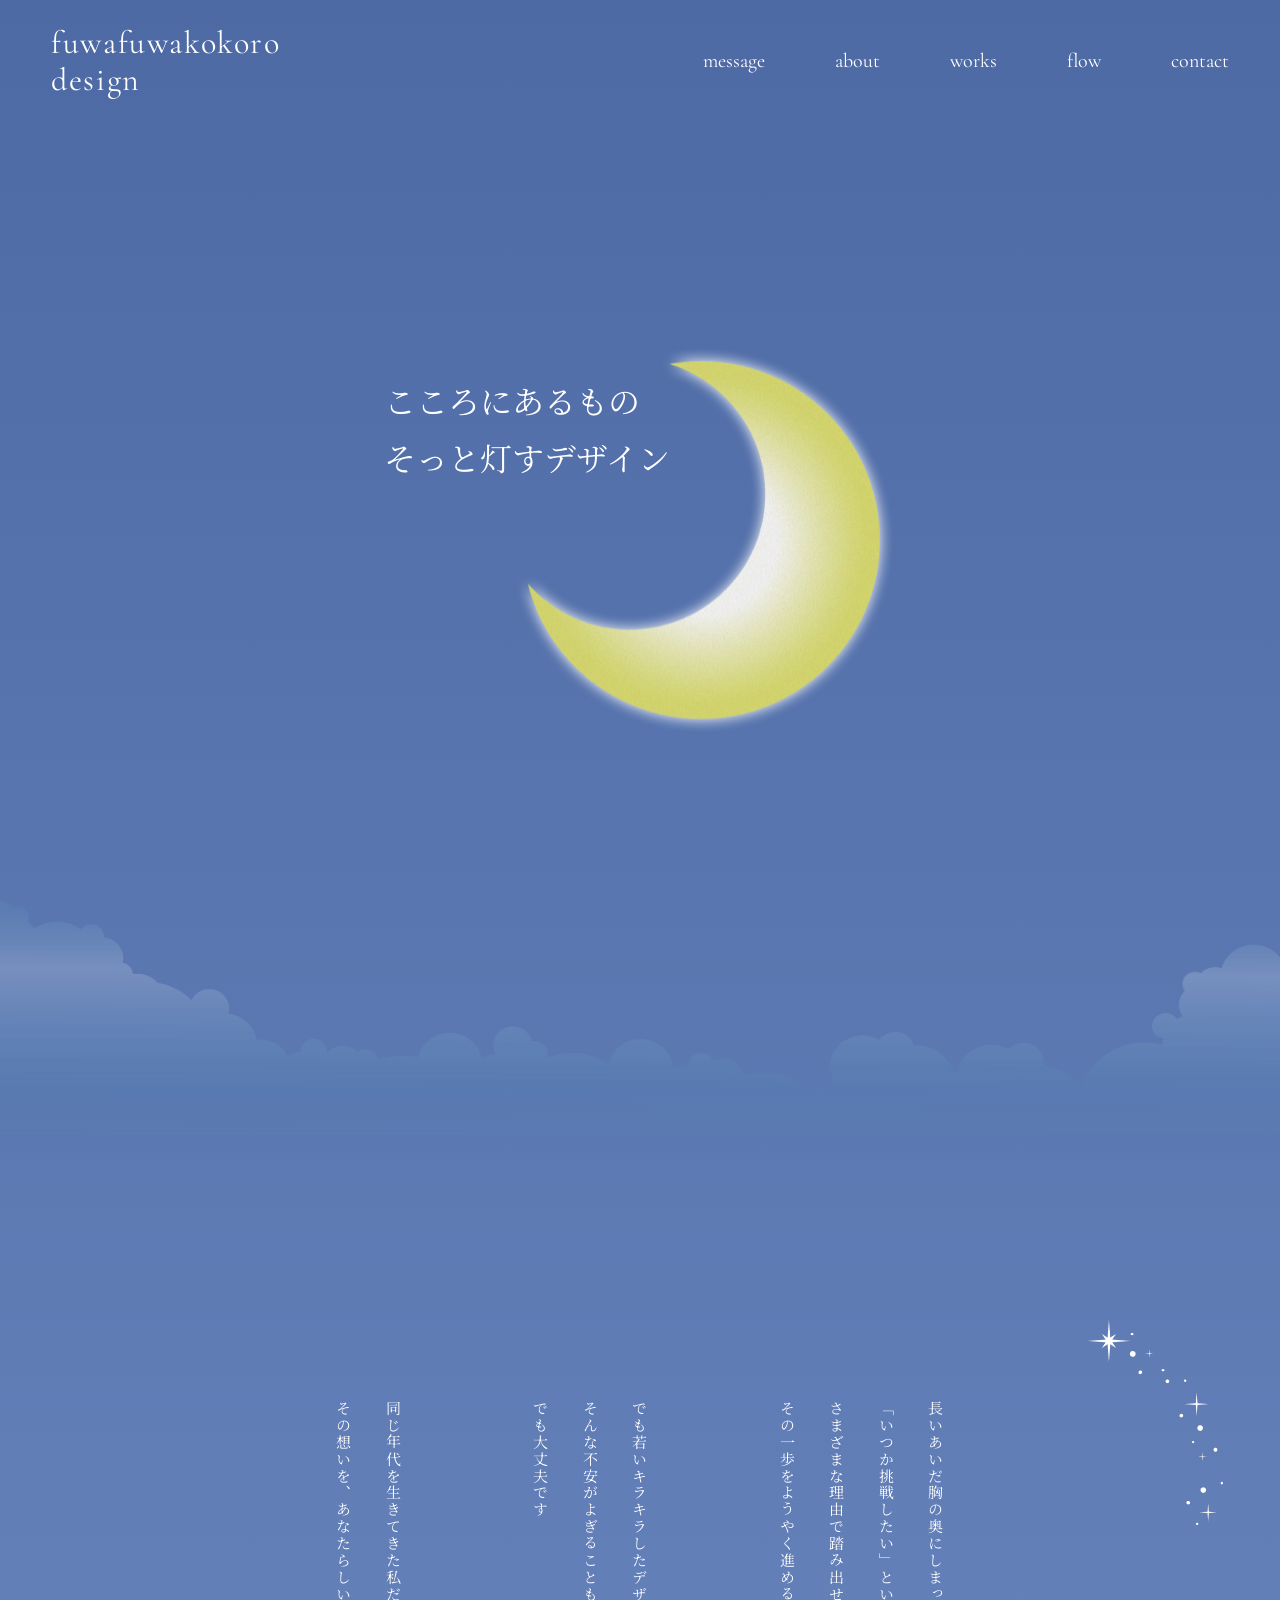
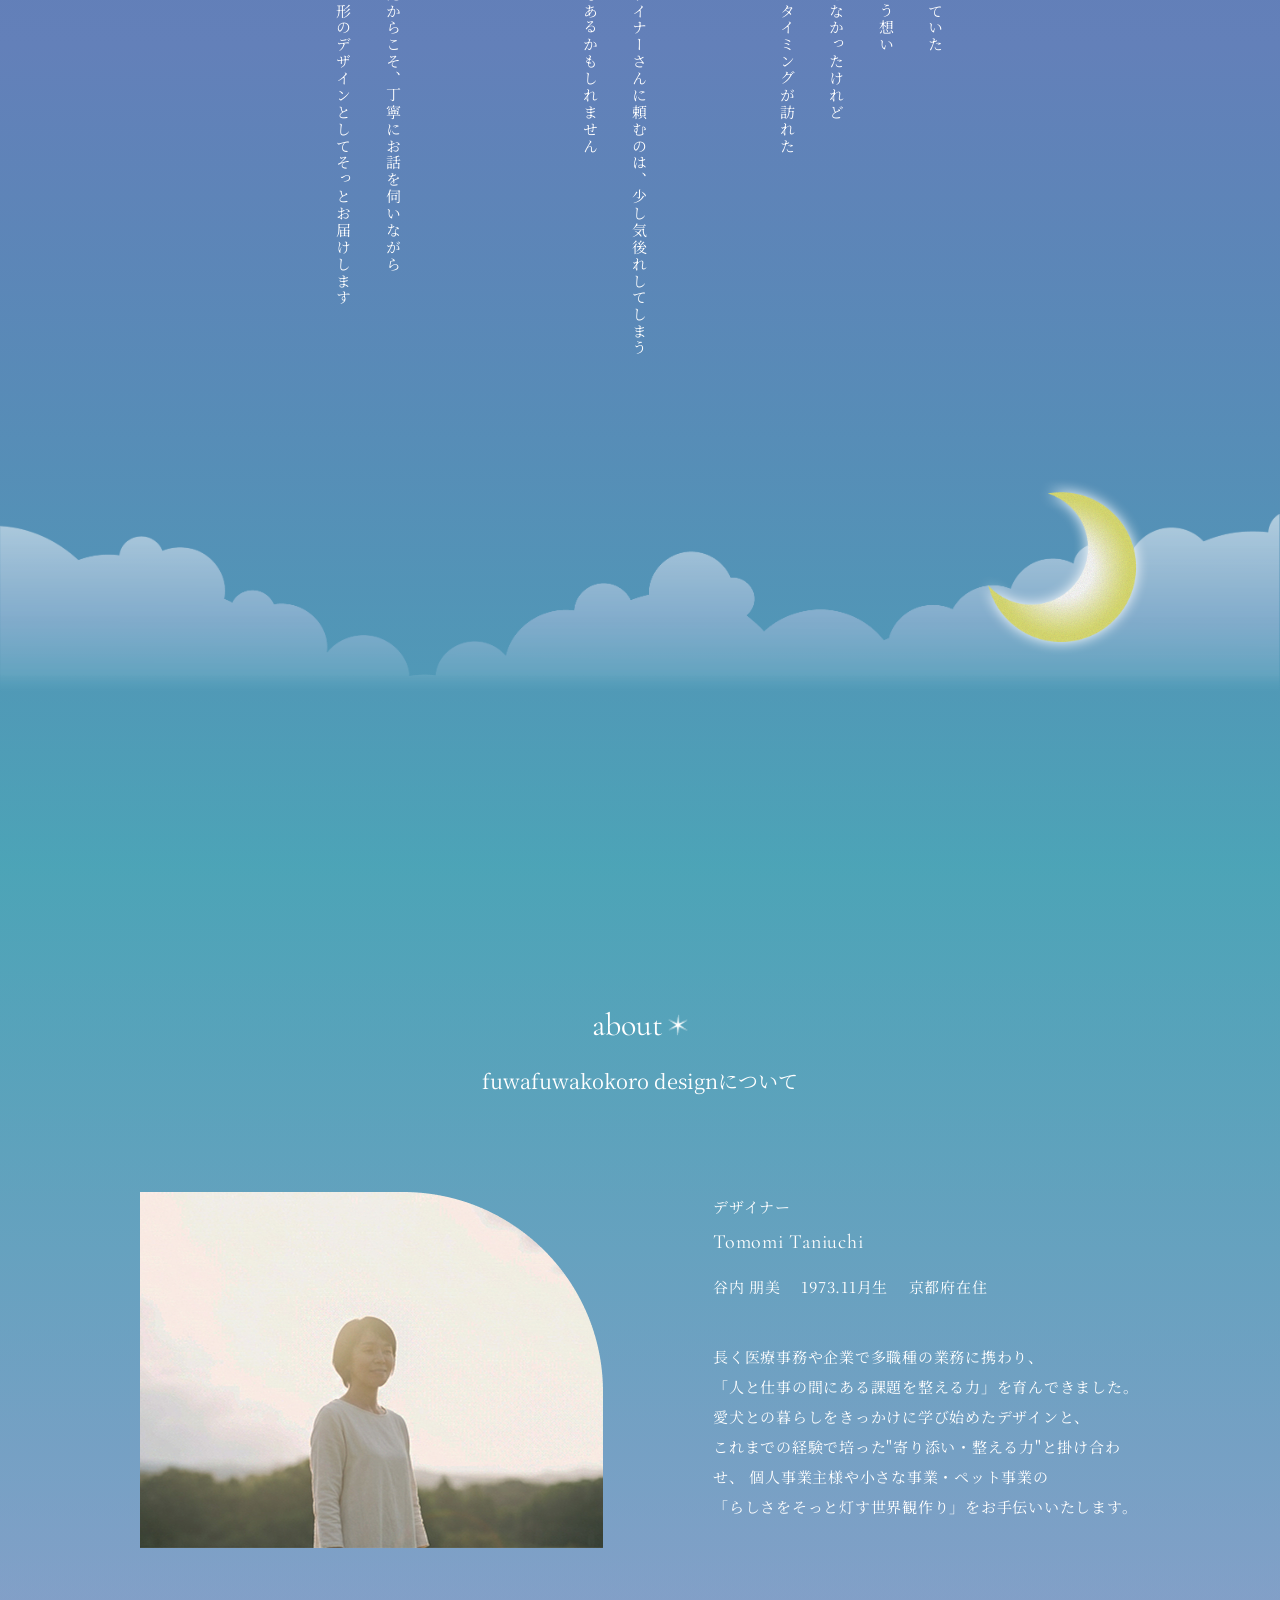
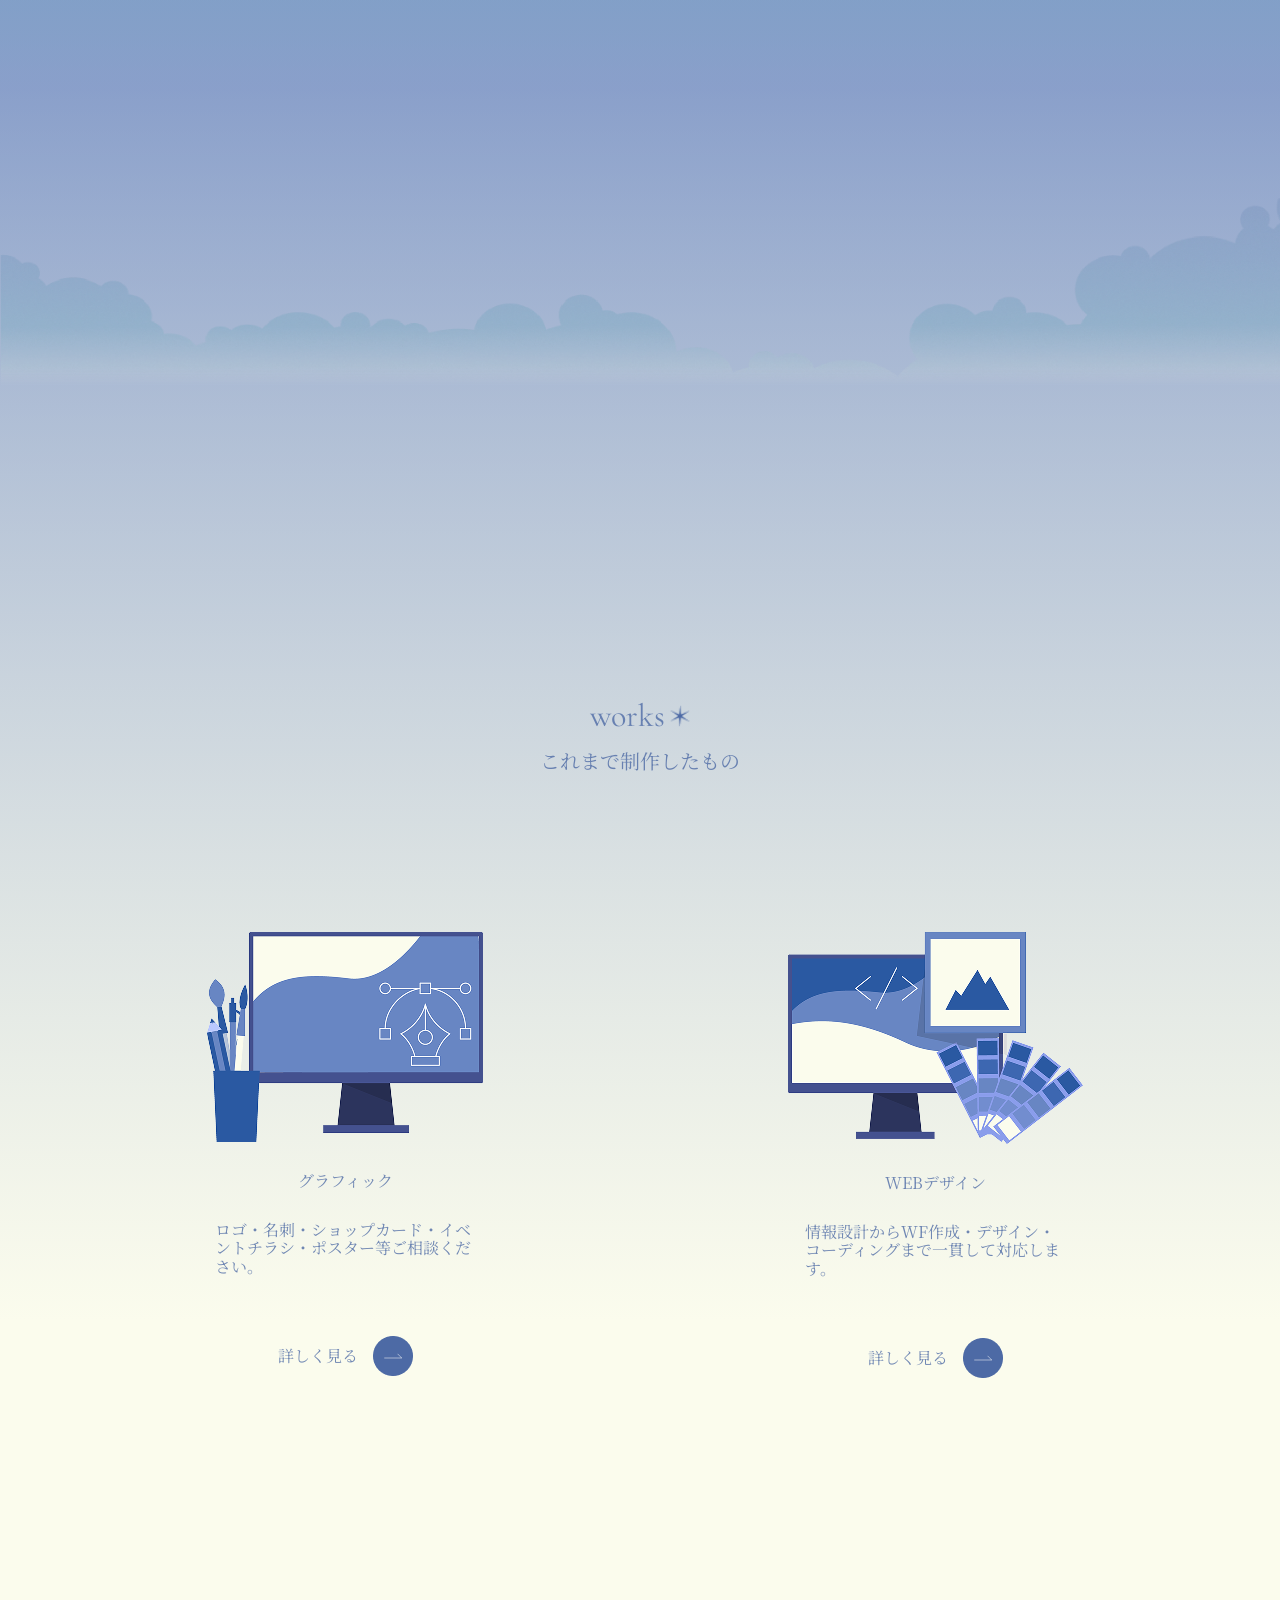
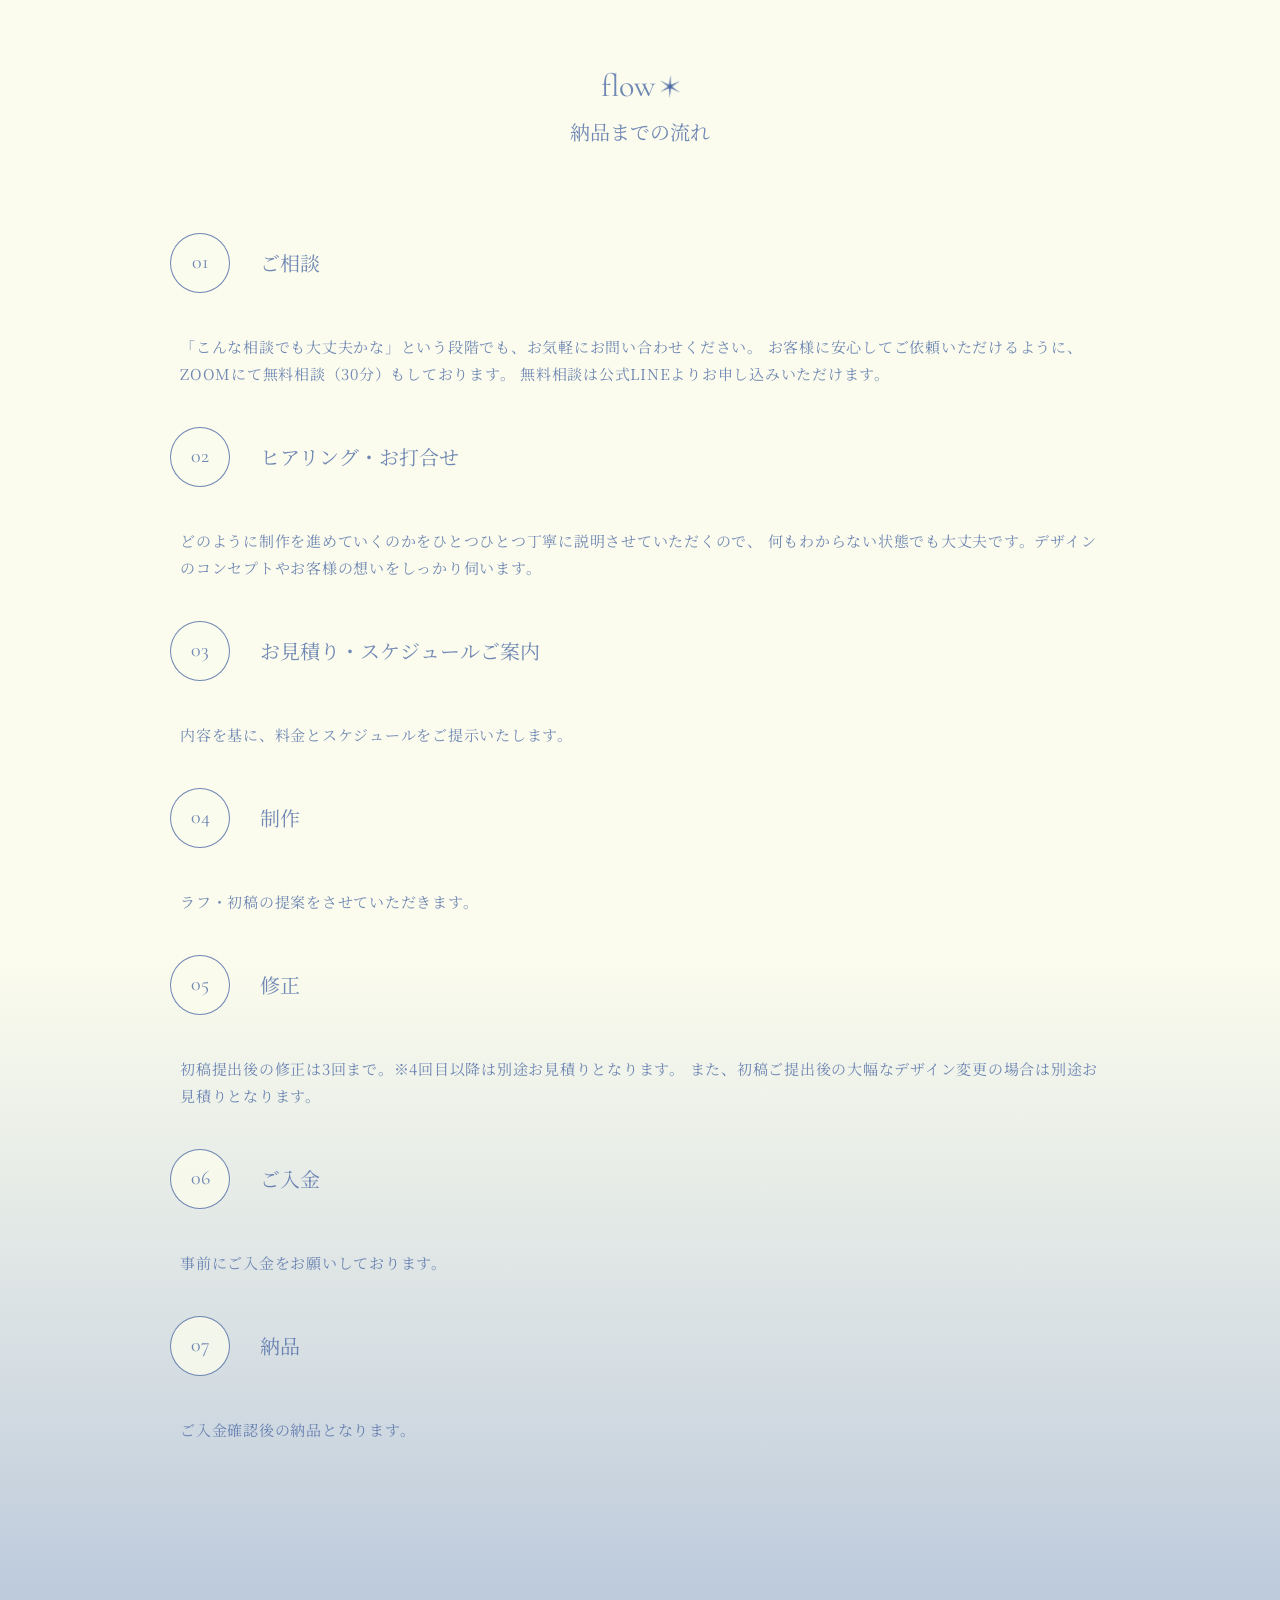
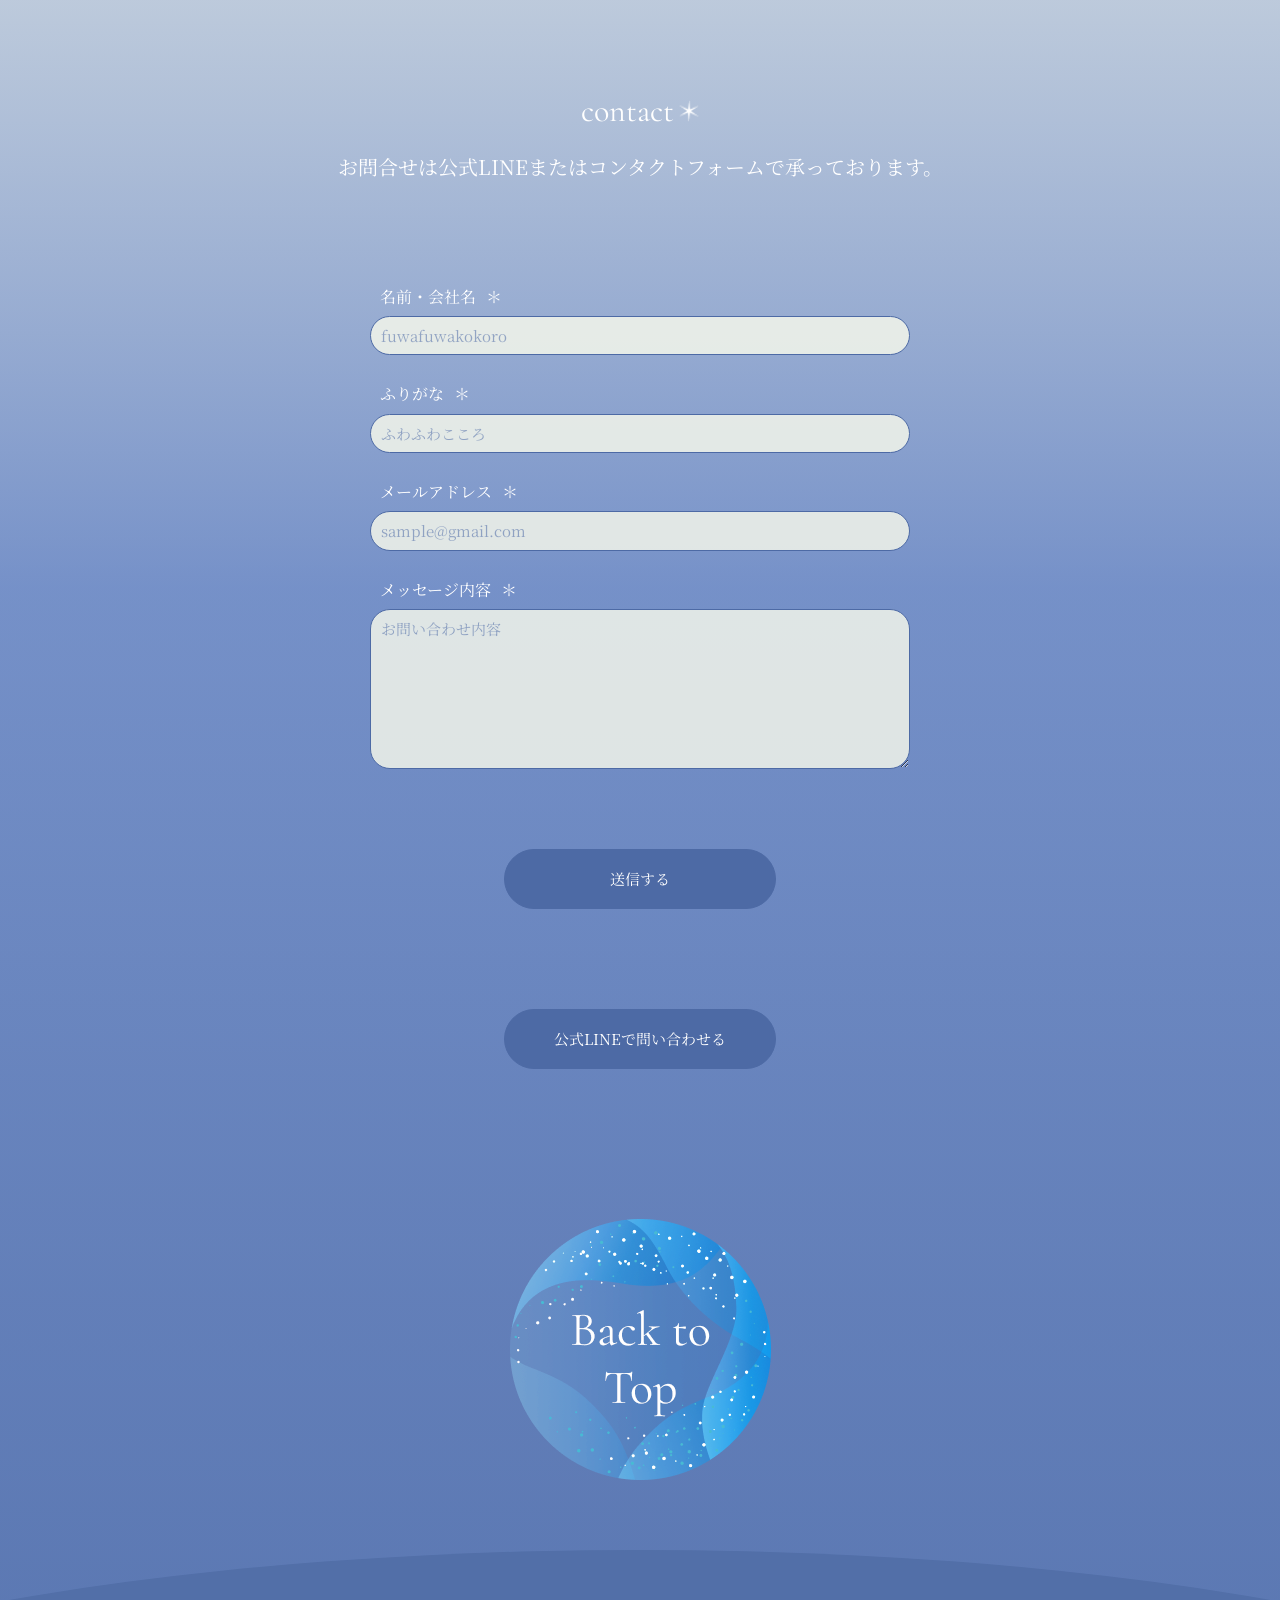
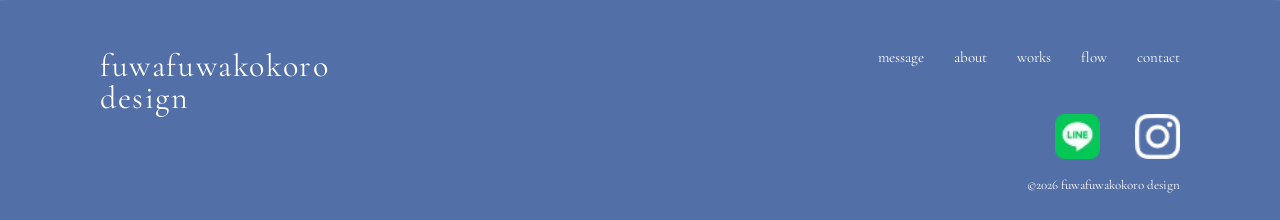
==== index.html @ 43110ca6 "Update index.html" ====
<!DOCTYPE html>
<html lang="ja">

<head>
    <meta charset="UTF-8">
    <meta name="viewport" content="width=device-width, initial-scale=1.0">
    <title>fuwafuwakokoro designポートフォリオサイト</title>
    <meta name="description" content="fuwafuwakokoroデザインポートフォリオ">

    <!-- フォントの読み込み -->
    <link rel="preconnect" href="https://fonts.googleapis.com">
    <link rel="preconnect" href="https://fonts.gstatic.com" crossorigin>
    <link
        href="https://fonts.googleapis.com/css2?family=Cormorant+Garamond:ital,wght@0,300..700;1,300..700&family=Noto+Serif+JP:wght@200..900&display=swap"
        rel="stylesheet">

    <!-- CSSの読み込み -->
    <link rel="stylesheet" href="CSS/reset.css">
    <link rel="stylesheet" href="CSS/style.css">
    <link rel="icon" href="./images/favicon.ico">

</head>

<body>

    <header id="header">
        <h1 class="logo">
            <a href="index.html">
                fuwafuwakokoro <br>design
            </a>
        </h1>
        <nav class="header-nav">
            <ul>
                <li><a href="#message">message</a></li>
                <li><a href="#about">about</a></li>
                <li><a href="#works">works</a></li>
                <li><a href="#flow">flow</a></li>
                <li><a href="#contact">contact</a></li>
            </ul>
        </nav>

        <div class="hamburger" aria-label="メニュー開閉" role="button" tabindex="0"></div>

        <nav class="sp-menu">
            <ul>
                <li><a href="#message">message</a></li>
                <li><a href="#about">about</a></li>
                <li><a href="#works">works</a></li>
                <li><a href="#flow">flow</a></li>
                <li><a href="#contact">contact</a></li>
            </ul>
        </nav>
    </header>

    <main>
        <section id="hero">
            <div class="main-visual">
                <!-- 星空（背景） -->
                <div class="fv-stars"></div>
                <!-- 流れ星（JSで生成） -->
                <div class="fv-shooting-layer"></div>

                <img class="fv-moon" src="images/FV-moon.png" alt="">

                <div class="catch-wrap">
                    <p class="catch line1">こころにあるもの</p>
                    <p class="catch line2">そっと灯すデザイン</p>
                </div>
            </div>
        </section>

        <section id="message">
            <div class="cloud-set cloud-set1">
                <img class="cloud cloud1" src="images/cloud1.png" alt="">
            </div>
            <!-- ここにスペーサーを入れる -->
            <div class="cloud-space"></div>

            <div class="text-wrap">
                <div class="message-star">
                    <img src="images/message_star.webp" alt="">
                </div>
                <p class="text-block">
                    長いあいだ胸の奥にしまっていた<br>
                    「いつか挑戦したい」という想い<br>
                    さまざまな理由で踏み出せなかったけれど<br>
                    その一歩をようやく進めるタイミングが訪れた
                </p>
                <p class="text-block">
                    でも若いキラキラしたデザイナーさんに頼むのは、少し気後れしてしまう<br>
                    そんな不安がよぎることもあるかもしれません<br>
                    でも大丈夫です
                </p>
                <p class="text-block">
                    同じ年代を生きてきた私だからこそ、丁寧にお話を伺いながら<br>
                    その想いを、あなたらしい形のデザインとしてそっとお届けします
                </p>
            </div>
        </section>

        <section id="about">
            <!-- 雲（背景） -->
            <div class="cloud-set cloud-set2">
                <img class="cloud cloud2" src="images/cloud2.png" alt="">
                <img class="moon2" src="images/cloud2-moon.png" alt="">
            </div>
            <!-- ここにスペーサーを入れる -->
            <div class="cloud-space"></div>

            <div class="about-wrap">
                <div class="title-wrap">
                    <h2 class="title-text">about</h2>
                    <img src="images/title-star.webp" alt="">
                </div>
                <p class="sub-title">fuwafuwakokoro designについて</p>

                <div class="about-content">
                    <div class="about-photo">
                        <img class="photo-pc" src="images/about.png" alt="Tomomi Taniuchi">
                        <img class="photo-sp" src="images/about-sp.png" alt="Tomomi Taniuchi">
                    </div>

                    <div class="about-text">
                        <p class="job-title">デザイナー</p>
                        <p class="name-en">Tomomi Taniuchi</p>
                        <p class="name-ja">谷内 朋美 　1973.11月生 　京都府在住</p>
                        <p>
                            長く医療事務や企業で多職種の業務に携わり、<br>
                            「人と仕事の間にある課題を整える力」を育んできました。<br>
                            愛犬との暮らしをきっかけに学び始めたデザインと、<br>
                            これまでの経験で培った"寄り添い・整える力"と掛け合わせ、
                            個人事業主様や小さな事業・ペット事業の<br>
                            「らしさをそっと灯す世界観作り」をお手伝いいたします。<br>

                        </p>
                    </div>
                </div>
            </div>
        </section>

        <section id="works">
            <div class="cloud-set cloud-set3">
                <img class="cloud cloud3" src="images/cloud3.png" alt="">
            </div>
            <!-- ここにスペーサーを入れる -->
            <div class="cloud-space"></div>

            <div class="title-wrap-work">
                <h2 class="title-text">works</h2>
                <img src="images/title-star2.png" alt="">
            </div>
            <p class="sub-title2">これまで制作したもの</p>

            <div class="works-grid">
                <!-- グラフィック -->
                <div class="work-item">
                    <div class="work-img">
                        <img src="images/icon1.png" alt="グラフィック">
                    </div>
                    <h3 class="work-item-title">グラフィック</h3>
                    <p class="work-text">
                        ロゴ・名刺・ショップカード・イベントチラシ・ポスター等ご相談ください。
                    </p>
                    <a href="all-work.html?filter=graphic" class="more">
                        <span class="work-text2">詳しく見る</span>
                        <img src="images/work-btn.png" alt="">
                    </a>
                </div>

                <!-- WEBデザイン -->
                <div class="work-item">
                    <div class="work-img">
                        <img src="images/icon2.png" alt="WEBデザイン">
                    </div>
                    <h3 class="work-item-title">WEBデザイン</h3>
                    <p class="work-text">
                        情報設計からWF作成・デザイン・コーディングまで一貫して対応します。
                    </p>
                    <a href="all-work.html?filter=web" class="more">
                        <span class="work-text2">詳しく見る</span>
                        <img src="images/work-btn.png" alt="">
                    </a>
                </div>
            </div>
        </section>

        <section id="flow">
            <div class="title-wrap-flow">
                <h2 class="title-text">flow</h2>
                <img src="images/title-star2.png" alt="">
            </div>
            <p class="sub-title2">納品までの流れ</p>

            <div class="flow-wrap">
                <div class="flow-step">
                    <div class="step-number">01</div>
                    <h3 class="step-title">ご相談</h3>
                </div>
                <p class="step-text">
                    「こんな相談でも大丈夫かな」という段階でも、お気軽にお問い合わせください。
                    お客様に安心してご依頼いただけるように、ZOOMにて無料相談（30分）もしております。
                    無料相談は公式LINEよりお申し込みいただけます。
                </p>

                <div class="flow-step">
                    <div class="step-number">02</div>
                    <h3 class="step-title">ヒアリング・お打合せ</h3>
                </div>
                <p class="step-text">
                    どのように制作を進めていくのかをひとつひとつ丁寧に説明させていただくので、
                    何もわからない状態でも大丈夫です。デザインのコンセプトやお客様の想いをしっかり伺います。
                </p>

                <div class="flow-step">
                    <div class="step-number">03</div>
                    <h3 class="step-title">お見積り・スケジュールご案内</h3>
                </div>
                <p class="step-text">
                    内容を基に、料金とスケジュールをご提示いたします。
                </p>

                <div class="flow-step">
                    <div class="step-number">04</div>
                    <h3 class="step-title">制作</h3>
                </div>
                <p class="step-text">
                    ラフ・初稿の提案をさせていただきます。
                </p>

                <div class="flow-step">
                    <div class="step-number">05</div>
                    <h3 class="step-title">修正</h3>
                </div>
                <p class="step-text">
                    初稿提出後の修正は3回まで。※4回目以降は別途お見積りとなります。
                    また、初稿ご提出後の大幅なデザイン変更の場合は別途お見積りとなります。
                </p>

                <div class="flow-step">
                    <div class="step-number">06</div>
                    <h3 class="step-title">ご入金</h3>
                </div>
                <p class="step-text">
                    事前にご入金をお願いしております。
                </p>

                <div class="flow-step">
                    <div class="step-number">07</div>
                    <h3 class="step-title">納品</h3>
                </div>
                <p class="step-text">
                    ご入金確認後の納品となります。
                </p>
            </div>
        </section>

        <section id="contact">
            <div class="title-wrap">
                <h2 class="title-text">contact</h2>
                <img src="images/title-star.webp" alt="">
            </div>
            <p class="sub-title">お問合せは公式LINEまたはコンタクトフォームで承っております。</p>



            <form class="c-form"
                action="https://docs.google.com/forms/u/0/d/e/1FAIpQLSc5ZJrRVExrA8ApMhvjKNuty1FIqvOW37TJFEGnBFKEDIB3zg/formResponse"
                method="POST" target="hidden_iframe" onsubmit="submitted=true;">
                <div class="c-form_item">
                    <label class="c-form_label" for="field-name">名前・会社名<span class="c-form_required">＊</span></label>
                    <input class="c-form_input" id="field-name" name="entry.1047887027" placeholder="fuwafuwakokoro"
                        type="text" required />
                </div>

                <div class="c-form_item">
                    <label class="c-form_label" for="field-name-ja">ふりがな<span class="c-form_required">＊</span></label>
                    <input class="c-form_input" id="field-name-ja" name="entry.491330090" placeholder="ふわふわこころ"
                        type="text" required />
                </div>

                <div class="c-form_item">
                    <label class="c-form_label" for="field-mail">メールアドレス<span class="c-form_required">＊</span></label>
                    <input class="c-form_input" id="field-mail" name="entry.1755000333" placeholder="sample@gmail.com"
                        type="email" required />
                </div>

                <div class="c-form_item">
                    <label class="c-form_label" for="field-message">メッセージ内容<span
                            class="c-form_required">＊</span></label>

                    <textarea class="c-form_input" id="field-message" name="entry.1914228769" placeholder="お問い合わせ内容"
                        required></textarea>
                </div>

                <div class="c-form_submit">
                    <button type="submit">送信する</button>
                </div>
            </form>

            <div class="contact-btn">
                <a href="https://lin.ee/VAMANF5" target="_blank" rel="noopener noreferrer" class="btn-line">
                    公式LINEで問い合わせる
                </a>

            </div>


        </section>
    </main>

    <div class="to-top">
        <a href="#" aria-label="ページトップへ戻る">
            <img src="images/Back-to-Top.png" alt="トップへ戻る">
        </a>
    </div>

    <footer class="footer">
        <div class="footer_inner">
            <div class="footer_logo">
                <a href="index.html">
                    fuwafuwakokoro<br>design
                </a>
            </div>

            <nav class="footer_nav">
                <a href="#message">message</a>
                <a href="#about">about</a>
                <a href="#works">works</a>
                <a href="#flow">flow</a>
                <a href="#contact">contact</a>
            </nav>

            <div class="footer_bottom">
                <div class="footer_sns">
                    <a href="https://lin.ee/VAMANF5" target="_blank" rel="noopener noreferrer">
                        <img src="images/line_logo.webp" alt="LINE">
                    </a>
                    <a href="https://www.instagram.com/fuwafuwakokoro_design/" target="_blank"
                        rel="noopener noreferrer">
                        <img src="images/instagram_glyph_white_1.webp" alt="Instagram">
                    </a>
                </div>
                <small>©2026 fuwafuwakokoro design</small>
            </div>
        </div>
    </footer>

    <script src="common.js"></script>
    <script src="page.js"></script>
    <script>
        let submitted = false;
    </script>

    <iframe name="hidden_iframe" id="hidden_iframe" style="display:none;"
        onload="if(submitted){window.location='thanks.html';}"></iframe>
</body>


</html>
---- CSS/style.css ----
@charset "UTF-8";

/* ==========================================
   1. 基本設定（全ページ共通）
========================================== */
html,
body {
    overflow-x: hidden;
    width: 100%;
    font-family: "Noto Serif JP", serif;
    color: #ffffff;
    position: relative;
    background-image: linear-gradient(
        180deg,
        rgba(77, 106, 165, 1),
        rgba(99, 128, 185, 1) 20%,
        rgba(59, 155, 176, 0.7) 30%,
        rgba(99, 128, 185, 0.5) 40%,
        rgba(251, 252, 237, 1) 55% 70%,
        rgba(104, 134, 195, 0.7) 85%,
        rgba(77, 106, 165, 1) 110%
    );
}
#message,
#about,
#works {
    scroll-margin-top: -300px;
}
#flow,
#contact {
    scroll-margin-top: 120px;
    position: relative;
    margin-top: 250px;
}
h2 {
    font-size: 32px;
    font-family: "Cormorant Garamond", serif;
}

/* ==========================================
   2. 共通パーツ（ヘッダー / フッター / ボタン）
========================================== */

/* --- ヘッダー --- */
#header {
    display: flex;
    justify-content: space-between;
    align-items: center;
    position: fixed;
    top: 0;
    width: 100%;
    padding: 25px 4%;
    box-sizing: border-box;
    color: #ffffff;
    font-family: "Cormorant Garamond", serif;
    z-index: 9999;
}

.logo {
    font-size: 32px;
    letter-spacing: 0.05em;
    width: 228px;
}

.header-nav {
    margin-left: auto;
}

.header-nav ul {
    display: flex;
    gap: 70px;
    font-size: 20px;
}

.header-nav.after-works a,
.logo.after-works {
    color: #4d6aa5;
}

.header-nav.back-white a,
.logo.back-white p {
    color: #fff;
}

.sp-menu,
.hamburger {
    display: none;
}

/* --- コンタクトボタン ＆ 共通ボタンデザイン --- */
.contact-btn,
.contact-btn2 {
    display: flex;
    margin: 100px auto 150px;
    justify-content: center;
    width: 100%;
}

/* 共通ボタン基本スタイル（aタグ / buttonタグ統一） */
.contact-btn a,
.contact-btn2 a,
.c-form_submit button {
    display: inline-flex;
    justify-content: center;
    align-items: center;
    box-sizing: border-box;
    width: 272px;
    max-width: 100%;
    height: 60px;
    padding: 0 20px;
    border-radius: 100px;
    font-size: 15px;
    font-family: "Noto Serif JP", serif;
    color: #ffffff;
    border: 1px solid #4d6aa5;
    background-color: #4d6aa5;
    text-decoration: none;
    cursor: pointer;
    line-height: 1;
    transition: all 0.3s ease;
    appearance: none;
    -webkit-appearance: none;
}

.contact-btn a:hover,
.contact-btn2 a:hover,
.c-form_submit button:hover {
    background-color: rgba(251, 252, 237, 1);
    color: #4d6aa5;
}

/* LINEボタン内の画像調整 */
.contact-btn a img,
.contact-btn2 a img {
    max-height: 100%;
    width: auto;
    object-fit: contain;
}

/* --- お問い合わせフォーム --- */
.c-form {
    margin: 0 auto;
    max-width: 600px;
}

.c-form_item {
    display: flex;
    flex-wrap: wrap;
    justify-content: space-evenly;
    margin-bottom: 20px;
}
.c-form_label,
.c-form_input {
    padding: 10px;
}
.c-form_label {
    width: 90%;
}
.c-form_input {
    width: 90%;
    font-size: 15px;
    border: solid 1px #4d6aa5;
    background-color: rgba(251, 252, 237, 0.8);
    border-radius: 20px;
    color: #4d6aa5;
    box-sizing: border-box;
}

.c-form_input:focus-visible {
    outline: #4d6aa5 auto 1px;
}
.c-form_required {
    color: #fff;
    border-radius: 4px;
    padding: 5px 5px;
    margin: 0 0 0 5px;
}
.c-form_input::placeholder {
    color: rgba(77, 106, 165, 0.55);
}

textarea.c-form_input {
    height: 160px;
    background-color: rgba(251, 252, 237, 0.8);
}

.c-form_submit {
    text-align: center;
    margin-top: 80px;
}

.c-form_submit button {
    margin-top: 0; /* 親要素側でmargin制御 */
}

.to-top {
    width: 100%;
    text-align: center;
    margin-bottom: 70px;
}

.to-top img {
    filter: brightness(120%);
}

/* --- フッター --- */
.footer {
    position: relative;
    height: 270px;
    background: #526fa8;
    color: #fff;
    clip-path: ellipse(85% 100% at 50% 100%);
}

.footer_inner {
    position: relative;
    z-index: 1;
    width: min(1080px, calc(100% - 80px));
    height: 100%;
    margin: 0 auto;
    padding: 100px 0 30px;
    display: flex;
    flex-direction: column;
}

.footer_logo {
    font-family: "Cormorant Garamond", serif;
    font-size: 32px;
    line-height: 1;
    letter-spacing: 0.05em;
    color: #fff;
}

.footer_nav {
    position: absolute;
    top: 100px;
    right: 0;
    font-family: "Cormorant Garamond", serif;
    display: flex;
    align-items: center;
    gap: 30px;
}

.footer_nav a {
    text-decoration: none;
    font-family: "Cormorant Garamond", serif;
    font-size: 15px;
    line-height: 1;
}

.footer_bottom {
    margin-top: auto;
    display: flex;
    flex-direction: column;
    align-items: flex-end;
    gap: 20px;
}

.footer_sns {
    display: flex;
    align-items: center;
    gap: 35px;
}

.footer_sns img {
    display: block;
    width: 45px;
    height: 45px;
    object-fit: contain;
}

.footer_bottom small {
    font-family: "Cormorant Garamond", serif;
    font-size: 13px;
    line-height: 1;
    white-space: nowrap;
}
.thanks {
    background-image: linear-gradient(
        180deg,
        rgba(85, 113, 169, 0.8) 40%,
        rgba(77, 106, 165, 0.8) 68%,
        rgba(237, 238, 174, 1) 80%
    );
    background-repeat: no-repeat;
    background-size: cover;
    min-height: 100vh;
    text-align: center;
    padding-top: 30px;

    color: #fff;
}
.btn-back {
    text-decoration: none; /* 本来の下線を消す */
    border-bottom: 1px solid #ffffff; /* 下線を自作する */
    padding-bottom: 4px;
}
body.thanks {
    position: relative;
}

.thanks-moon {
    position: absolute;
    right: 5%; /* ← もっと右へ */
    bottom: 20%; /* ← もっと下へ */
    width: 30vw; /* ← サイズはそのまま */
    pointer-events: none;
}
.thanks h1 {
    font-size: 32px; /* ← 好きなサイズに変更 */
    font-weight: 600;
    margin: 50px 0 20px;
}
.thanks p {
    margin-bottom: 50px;
    line-height: 2;
}

/* ==========================================
   3. index.html 専用スタイル (PC表示時)
========================================== */

#hero {
    width: 100%;
    height: 100vh;
    min-height: 600px;
}

.main-visual {
    position: relative;
    width: 100%;
    height: 100vh;
    overflow: hidden;
}

.fv-moon {
    position: absolute;
    width: 30vw;
    height: auto;
    top: 60%;
    left: 55%;
    z-index: 5;
    transform: translate(-50%, -50%);
    opacity: 0;
    filter: blur(22px);
    animation: moonFadeIn 1.8s ease-out forwards;
    animation-delay: 0.4s;
}

@keyframes moonFadeIn {
    0% {
        opacity: 0;
        filter: blur(25px);
        transform: translate(-50%, -50%) scale(1.05);
    }
    100% {
        opacity: 1;
        filter: blur(0);
        transform: translate(-50%, -50%) scale(1);
    }
}

.catch-wrap {
    position: absolute;
    top: 42%;
    left: 30%;
    z-index: 4;
    display: flex;
    flex-direction: column;
    gap: 12px;
}

.catch {
    font-size: 32px;
    line-height: 1.4;
    color: #ffffff;
    white-space: nowrap;
    overflow: hidden;
    width: 0;
    margin: 0;
}

.line1 {
    animation: typingLine1 1.2s forwards;
    animation-delay: 0.3s;
}

.line2 {
    animation: typingLine2 1.65s forwards;
    animation-delay: 1s;
}

@keyframes typingLine1 {
    from {
        width: 0;
    }
    to {
        width: 8em;
    }
}

@keyframes typingLine2 {
    from {
        width: 0;
    }
    to {
        width: 11em;
    }
}

.fv-stars {
    position: absolute;
    top: 0;
    left: 0;
    width: 100%;
    height: 100%;
    overflow: hidden;
    pointer-events: none;
    z-index: 1;
}

.star {
    position: absolute;
    display: block;
    background-color: #fff;
    border-radius: 50%;
    box-shadow: 0 0 4px 2px rgba(255, 255, 255, 0.2);
    opacity: 0;
    animation: twinkle 5s infinite;
}

@keyframes twinkle {
    0% {
        opacity: 0;
    }
    50% {
        transform: scale(1.1);
        opacity: 1;
    }
    100% {
        opacity: 0;
        transform: scale(1);
    }
}

.fv-shooting-layer {
    position: absolute;
    top: 0;
    left: 0;
    width: 100%;
    height: 100%;
    pointer-events: none;
    z-index: 2;
}

.shooting-star {
    position: absolute;
    width: 140px;
    height: 3px;
    background: linear-gradient(45deg, #ffffff, rgba(255, 255, 255, 0));
    filter: drop-shadow(0 0 6px #ffffff);
    border-radius: 50%;
    animation: fall 1s linear forwards;
}

@keyframes fall {
    0% {
        transform: translate(0, 0) rotate(var(--rotate));
        opacity: 1;
    }
    100% {
        transform: translate(var(--moveX), var(--moveY)) rotate(var(--rotate));
        opacity: 0;
    }
}

.cloud-set {
    position: relative;
    width: 100%;
    pointer-events: none;
    transition: opacity 0.4s ease;
}

.cloud {
    width: 100%;
    height: auto;
    display: block;
}

.cloud-space {
    height: 500px;
}

.cloud1 {
    opacity: 0.9;
    mask-image: linear-gradient(to bottom, black 60%, transparent 100%);
    -webkit-mask-image: linear-gradient(to bottom, black 60%, transparent 100%);
}

.cloud2,
.cloud3 {
    opacity: 0.9;
    mask-image: linear-gradient(to bottom, black 60%, transparent 100%);
    -webkit-mask-image: linear-gradient(to bottom, black 90%, transparent 100%);
}

.cloud-hidden {
    opacity: 0;
    pointer-events: none;
    transition: opacity 0.4s ease;
}
.cloud-set1,
.cloud-set2,
.cloud-set3 {
    position: absolute;
    width: 100%;
    left: 0;
}

.cloud-fixed {
    position: fixed !important;
    left: 0;
    width: 100%;
    pointer-events: none;
}

.moon2 {
    position: absolute;
    width: 14vw;
    right: 10%;
    top: -30px;
    z-index: 5;
}

#message,
#about,
#works {
    position: relative;
    z-index: 10;
    width: 100%;
    min-height: 100vh;
    box-sizing: border-box;
}

.text-wrap {
    position: relative;
    display: flex;
    flex-direction: row-reverse;
    justify-content: center;
    gap: 98px;
    align-items: flex-start;
    width: 100%;
    margin: 0 auto 150px;
    min-height: 400px;
    box-sizing: border-box;
}

.text-block {
    font-size: 15px;
    -webkit-writing-mode: vertical-rl;
    writing-mode: vertical-rl;
    line-height: 3.3;
    letter-spacing: 0.125em;
    flex-shrink: 0;
}

.message-star {
    position: absolute;
    top: -80px;
    right: 5%;
    width: 10vw;
    pointer-events: none;
}

.title-wrap {
    display: flex;
    justify-content: center;
    align-items: center;
    gap: 5px;
    width: 100%;
    margin: 0 auto 25px;
}

.title-wrap img,
.title-wrap-work img,
.title-wrap-flow img {
    width: 20px;
    height: auto;
}

.sub-title {
    font-size: 20px;
    margin: 15px auto 100px;
    text-align: center;
}
.title-wrap-work {
    color: rgba(77, 106, 165, 0.8);
    display: flex;
    justify-content: center;
    align-items: center;
    gap: 5px;
    width: 100%;
    margin: 0 auto;
}

.title-wrap-flow {
    color: rgba(77, 106, 165, 0.8);
    display: flex;
    justify-content: center;
    align-items: center;
    gap: 5px;
    width: 100%;
    margin: 0 auto;
}

.sub-title2 {
    font-size: 20px;
    margin: 15px auto 50px;
    text-align: center;
    color: rgba(77, 106, 165, 0.8);
}

.about-content {
    max-width: 1000px;
    margin: 90px auto 250px auto;
    display: flex;
    gap: 110px;
    align-items: flex-start;
    justify-content: center;
}

.about-text {
    max-width: 520px;
    width: 100%;
    font-size: 15px;
    line-height: 2;
    letter-spacing: 0.05em;
}

.name-en {
    font-size: 20px;
    margin-bottom: 10px;
    font-family: "Cormorant Garamond", serif;
}

.name-ja {
    margin-bottom: 40px;
    font-size: 15px;
}

#about .about-photo {
    flex-shrink: 0;
}

.about-photo img {
    display: block;
    height: auto;
}

.photo-pc {
    display: block !important;
}
.photo-sp {
    display: none !important;
}

.works-grid {
    max-width: 1000px;
    margin: 0 auto;
    display: grid;
    grid-template-columns: repeat(auto-fit, minmax(300px, 1fr));
    gap: 180px;
    align-items: start;
}

.work-img {
    margin-top: 70px;
}

.work-item {
    padding: 40px 30px;
    display: flex;
    flex-direction: column;
    align-items: center;
    text-align: left;
}
.work-item-title {
    color: rgba(77, 106, 165, 0.8);
    margin: 30px;
}

.work-text,
.work-text2 {
    color: rgba(77, 106, 165, 0.8);
}

.work-text {
    max-width: 260px;
}

.more {
    display: flex;
    justify-content: center;
    align-items: center;
    gap: 15px;
    width: 100%;
    margin: 60px auto 0;
}

.flow-wrap {
    max-width: 1000px;
    margin: 0 auto;
    gap: 180px;
}

.flow-step {
    display: flex;
    align-items: center;
    gap: 30px;
    padding: 40px 30px;
    border-radius: 20px;
    width: 100%;
    box-sizing: border-box;
}

.step-number {
    width: 60px;
    height: 60px;
    border-radius: 50%;
    background: rgba(251, 252, 237, 0.8);
    color: rgba(77, 106, 165, 0.8);
    font-size: 20px;
    font-family: "Cormorant Garamond", serif;
    display: flex;
    justify-content: center;
    align-items: center;
    border: 1px solid rgba(77, 106, 165, 0.8);
    flex-shrink: 0;
}

.step-title {
    font-size: 20px;
    font-family: "Noto Serif JP", serif;
    color: rgba(77, 106, 165, 0.8);
}

.step-text {
    font-size: 15px;
    line-height: 1.8;
    letter-spacing: 0.05em;
    color: rgba(77, 106, 165, 0.8);
    padding: 0 40px;
    text-align: left;
}

/* ==========================================
   4. all-work.html 専用スタイル
========================================== */
.all-work-page {
    min-height: 100vh;
    width: 100%;
    background-image: linear-gradient(
        0deg,
        rgba(104, 134, 195, 1) 11%,
        rgba(251, 252, 237, 1) 34% 71%,
        rgba(59, 155, 176, 1) 88%,
        rgba(77, 106, 165, 0.93) 100%
    );
    background-size: cover;
}
.title-wrap-works {
    display: flex;
    justify-content: center;
    align-items: center;
    gap: 5px;
    width: 100%;
    margin: 250px auto 5px;
}

.work-title-text {
    color: #ffffff;
}

.work-sub-title2 {
    color: #ffffff;
    margin: 15px auto 45px;
    text-align: center;
}

.works-filter {
    display: flex;
    justify-content: center;
    gap: 50px;
    margin-bottom: 170px;
    margin-top: 125px;
}

.filter-btn {
    width: 112px;
    height: 30px;
    padding: 0;
    border-radius: 30px;
    border: 1px solid rgba(77, 106, 165, 1);
    font-size: 12px;
    font-family: "Noto Serif JP", serif;
    background: rgba(251, 252, 237, 1);
    color: rgba(77, 106, 165, 1);
    cursor: pointer;
    transition: 0.3s ease;
    display: flex;
    justify-content: center;
    align-items: center;
}

.filter-btn:hover {
    background: rgba(77, 106, 165, 0.25);
}

.filter-btn.active {
    background: rgba(77, 106, 165, 1);
    color: rgba(251, 252, 237, 1);
}

.graphic-grid {
    max-width: 1000px;
    margin: 0 auto;
    display: grid;
    grid-template-columns: repeat(auto-fit, minmax(280px, 1fr));
    column-gap: 70px;
    row-gap: 155px;
}

.graphic-card {
    text-align: left;
    transition: 0.3s ease;
}

.graphic-card img {
    width: 100%;
    height: auto;
    display: block;
    margin-bottom: 20px;
    transition: 0.3s ease;
}

.graphic-card:hover img {
    filter: brightness(0.85);
}

.graphic-num,
.graphic-title {
    font-size: 20px;
    color: rgba(39, 69, 85, 1);
    font-family: "Noto Serif JP", serif;
}

.graphic-num {
    margin-bottom: 6px;
}

.graphic-title {
    font-size: 15px;
}

.more-btn-wrap {
    text-align: center;
    margin-top: 80px;
    margin-bottom: 120px;
}

.more-btn {
    display: inline-block;
    padding: 12px 40px;
    border-radius: 30px;
    color: rgba(77, 106, 165, 1);
    font-size: 16px;
    font-family: "Noto Serif JP", serif;
    border: 1px solid rgba(77, 106, 165, 1);
    text-decoration: none;
    transition: 0.3s ease;
}

.more-btn:hover {
    background: rgba(77, 106, 165, 1);
    color: rgba(251, 252, 237, 1);
}

.hidden-card {
    display: none;
    opacity: 0;
    transition: opacity 0.6s ease;
}

.hidden-card.show {
    display: block;
    opacity: 1;
}

.modal {
    display: none;
    position: fixed;
    inset: 0;
    background: rgba(244, 247, 247, 0.75);
    backdrop-filter: blur(8px);
    z-index: 9999;
    overflow-y: auto;
}

.modal-content {
    width: 80vw;
    max-width: 1200px;
    margin: 0 auto;
    text-align: center;
    position: relative;
}

.modal-close {
    position: absolute;
    top: 10px;
    right: 10px;
    font-size: 40px;
    color: #274555;
    cursor: pointer;
    z-index: 10000;
}

#modal-img {
    width: 100%;
    height: auto;
    border-radius: 8px;
    box-shadow: 0 6px 18px rgba(0, 0, 0, 0.25);
}

/* ==========================================
   5. レスポンシブ統合（タブレット・スマホ対応）
========================================== */

/* --- 中画面（1100px以下） --- */
@media screen and (max-width: 1100px) {
    html,
    body {
        overflow-x: hidden;
        width: 100%;
        font-family: "Noto Serif JP", serif;
        color: #ffffff;
        position: relative;
        background-image: linear-gradient(
            180deg,
            rgba(77, 106, 165, 1),
            rgba(99, 128, 185, 1) 10%,
            rgba(59, 155, 176, 0.7) 30%,
            rgba(99, 128, 185, 0.5) 40%,
            rgba(251, 252, 237, 1) 53% 70%,
            rgba(104, 134, 195, 0.7) 90%,
            rgba(77, 106, 165, 1) 110%
        );
    }
    .header-nav {
        display: none;
    }

    .logo {
        width: 244px;
    }

    .hamburger {
        display: block;
        height: 25px;
        width: 25px;
        position: absolute;
        top: 30px;
        right: 7%;
        cursor: pointer;
        z-index: 99999;
    }

    .hamburger::before,
    .hamburger::after {
        content: "";
        width: 25px;
        height: 2px;
        background: #fff;
        position: absolute;
        left: 0px;
        transition: 0.3s;
    }

    .hamburger::before {
        top: 35px;
    }
    .hamburger::after {
        bottom: 2px;
    }

    .hamburger.after-works::before,
    .hamburger.after-works::after {
        background: #4d6aa5;
    }

    .hamburger.back-white::before,
    .hamburger.back-white::after {
        background: #ffffff;
    }

    .open::before {
        top: 26px;
        transform: rotate(45deg);
    }

    .open::after {
        top: 26px;
        transform: rotate(135deg);
    }

    .sp-menu {
        display: none;
        position: absolute;
        top: -30px;
        left: 0;
        width: 100%;
        height: 100vh;
        background-image: linear-gradient(
            180deg,
            rgba(85, 113, 169, 0.8) 40%,
            rgba(77, 106, 165, 0.8) 68%,
            rgba(237, 238, 174, 1) 90%
        );
    }

    .sp-menu.active {
        display: block;
    }

    .sp-menu ul {
        height: 100%;
        display: flex;
        flex-direction: column;
        justify-content: center;
        gap: 48px;
    }

    .sp-menu a {
        display: block;
        text-align: center;
        color: #fff;
        font-size: 20px;
    }
    #message,
    #about,
    #works {
        scroll-margin-top: -200px;
    }
    .graphic-grid {
        padding: 50px;
    }

    .fv-moon {
        width: 38vw;
        top: 60%;
        left: 55%;
    }

    .catch-wrap {
        top: 42%;
        left: 15%;
    }
    .catch {
        font-size: 32px;
        line-height: 1.5;
        top: 50%;
        width: 0;
    }
    .cloud-space {
        height: 350px;
    }
    #about .about-content {
        flex-direction: column;
        align-items: center;
        width: 100%;
        gap: 40px;
    }

    .about-photo {
        width: 65%;
        margin: 0;
        padding: 0;
    }

    .photo-pc {
        display: none !important;
    }

    .photo-sp {
        display: block !important;
        width: 100%;
        height: auto;
        margin: 0;
        padding: 0;
    }

    .about-text br {
        display: none;
    }

    .sub-title {
        font-size: 14px;
    }

    .job-title {
        font-size: 14px;
    }
    .name-ja {
        font-size: 14px;
    }

    .about-text {
        width: 90%;
        margin: 0 auto;
        line-height: 1.9;
        text-align: left;
    }

    .profile-block {
        margin-bottom: 1.8em;
        font-size: 14px;
    }
}

/* --- スマホサイズ（768px以下） --- */
@media screen and (max-width: 768px) {
    html,
    body {
        overflow-x: hidden;
        width: 100%;
        font-family: "Noto Serif JP", serif;
        color: #ffffff;
        position: relative;
        background-image: linear-gradient(
            180deg,
            rgba(77, 106, 165, 1),
            rgba(99, 128, 185, 1) 8%,
            rgba(59, 155, 176, 0.7) 20%,
            rgba(99, 128, 185, 0.5) 30%,
            rgba(251, 252, 237, 1) 45% 75%,
            rgba(104, 134, 195, 0.7) 85%,
            rgba(77, 106, 165, 1) 110%
        );
    }
    #message,
    #about,
    #works {
        scroll-margin-top: 0px;
    }

    .fv-moon {
        width: 50vw;
        min-width: 200px;
        top: 65%;
        left: 60%;
    }

    .catch-wrap {
        top: 55%;
        left: 15%;
    }

    .catch {
        font-size: 18px;
        line-height: 1.5;
        top: auto;
        width: auto;
    }

    #message {
        min-height: auto;
        padding-bottom: 0;
        overflow: hidden;
    }

    .text-wrap {
        position: relative;
        display: flex;
        flex-direction: column;
        align-items: flex-start;
        width: 80%;
        margin: 150px auto;
        gap: 30px;
    }

    .text-block {
        font-size: 14px;
        -webkit-writing-mode: horizontal-tb;
        writing-mode: horizontal-tb;
        line-height: 2;
        letter-spacing: 0.15em;
        text-align: left;
    }

    .message-star {
        position: absolute;
        top: -100px;
        right: 10px;
        width: 15%;
        height: auto;
        pointer-events: none;
    }
    .title-wrap {
        margin-top: 0;
    }

    .title-wrap-flow {
        margin-top: 150px;
    }

    .cloud-set {
        transition:
            transform 1.2s cubic-bezier(0.25, 1, 0.5, 1),
            opacity 0.8s ease;
    }

    .cloud-set2 {
        top: 20px;
        height: 120px;
    }

    .cloud-set3 {
        top: 60px;
    }

    .cloud {
        width: 120%;
        left: -10%;
    }

    .moon2 {
        position: absolute;
        width: 22vw;
        right: 8%;
    }
    .cloud-space {
        height: 200px;
    }

    .about-text br {
        display: none;
    }

    #about .about-content {
        flex-direction: column;
        align-items: flex-start;
        width: 100%;
        gap: 40px;
        margin: 90px 0;
    }

    #about .about-text {
        width: 90%;
        max-width: none;
        margin: 0 auto;
        text-align: left;
        line-height: 2;
        font-size: 14px;
    }

    .about-photo {
        width: 100%;
        margin: 0;
        padding: 0;
    }
    .job-title,
    .name-ja {
        font-size: 14px;
    }

    .photo-pc {
        display: none !important;
    }
    .photo-sp {
        display: block !important;
        width: 95%;
        margin-left: 0;
    }

    .work-text,
    .work-text2 {
        font-size: 14px;
    }
    .step-text {
        font-size: 14px;
    }

    /* --- スマホ時のボタン調整（全ボタン同一サイズ・余白に調整） --- */
    .contact-btn,
    .contact-btn2 {
        flex-direction: column;
        gap: 30px;
        margin: 80px auto 140px;
        align-items: center;
    }

    /* スマホ時の全ボタン幅・高さ共通化 */
    .contact-btn a,
    .contact-btn2 a,
    .c-form_submit button {
        width: 85%;
        max-width: 280px;
        height: 54px;
        font-size: 14px;
    }

    .c-form {
        margin-top: 100px;
        display: block;
        width: 100%;
        padding: 30px;
        box-sizing: border-box;
    }
    .c-form_item {
        display: flex;
        flex-direction: column;
        width: 100%;
        margin-bottom: 30px;
    }
    .c-form_label {
        width: 100%;

        font-size: 14px;
    }
    .c-form_input {
        width: 100%;
    }
    .c-form_item input,
    .c-form_item textarea {
        width: 100%;
        box-sizing: border-box;
    }

    .c-form_submit {
        display: block;
        text-align: center;
        margin-top: 50px;
    }

    .to-top img {
        width: 140px;
    }

    .footer {
        clip-path: ellipse(100% 100% at 50% 100%);
    }

    .footer_inner {
        width: 100%;
        max-width: 100%;
        padding: 40px 16px;
        display: flex;
        flex-direction: column;
    }

    .footer_logo {
        font-size: 20px;
        margin-top: 100px;
    }

    .footer_nav {
        display: none;
    }

    .footer_sns img {
        width: 35px;
        height: 35px;
        object-fit: contain;
    }

    .works-btn.all,
    .filter-btn.all {
        width: 55px;
    }

    .works-filter {
        gap: 5px;
    }
    .work-item-title {
        font-size: 20px;
    }

    .graphic-grid {
        display: grid;
        grid-template-columns: 1fr;
        justify-items: center;
        width: 100%;
        max-width: 100%;
        padding: 0 50px;
        box-sizing: border-box;
        row-gap: 75px;
    }

    .graphic-card {
        width: 100%;
        max-width: 320px;
        margin: 0 auto;
        text-align: left;
    }

    .graphic-card img {
        width: 100%;
        height: auto;
        margin-bottom: 15px;
    }

    .more-btn-wrap {
        margin-top: 150px;
    }

    .graphic-num {
        font-size: 18px;
    }
    .graphic-title {
        font-size: 14px;
    }
    /* thanksページ */
    .btn-back {
        border-bottom: 1px solid #ffffff;
        padding-bottom: 6px;
        font-size: 14px;
    }

    .thanks h1 {
        font-size: 26px;
        margin: 40px 0 15px;
        line-height: 1.4;
    }

    .thanks p {
        font-size: 15px;
        line-height: 1.8;
        margin-bottom: 40px;
        padding: 0 20px;
        text-align: start;
    }
    .thanks-moon {
        position: absolute;
        width: 45vw;
        right: 2%;
        bottom: 5%;
        pointer-events: none;
    }
}
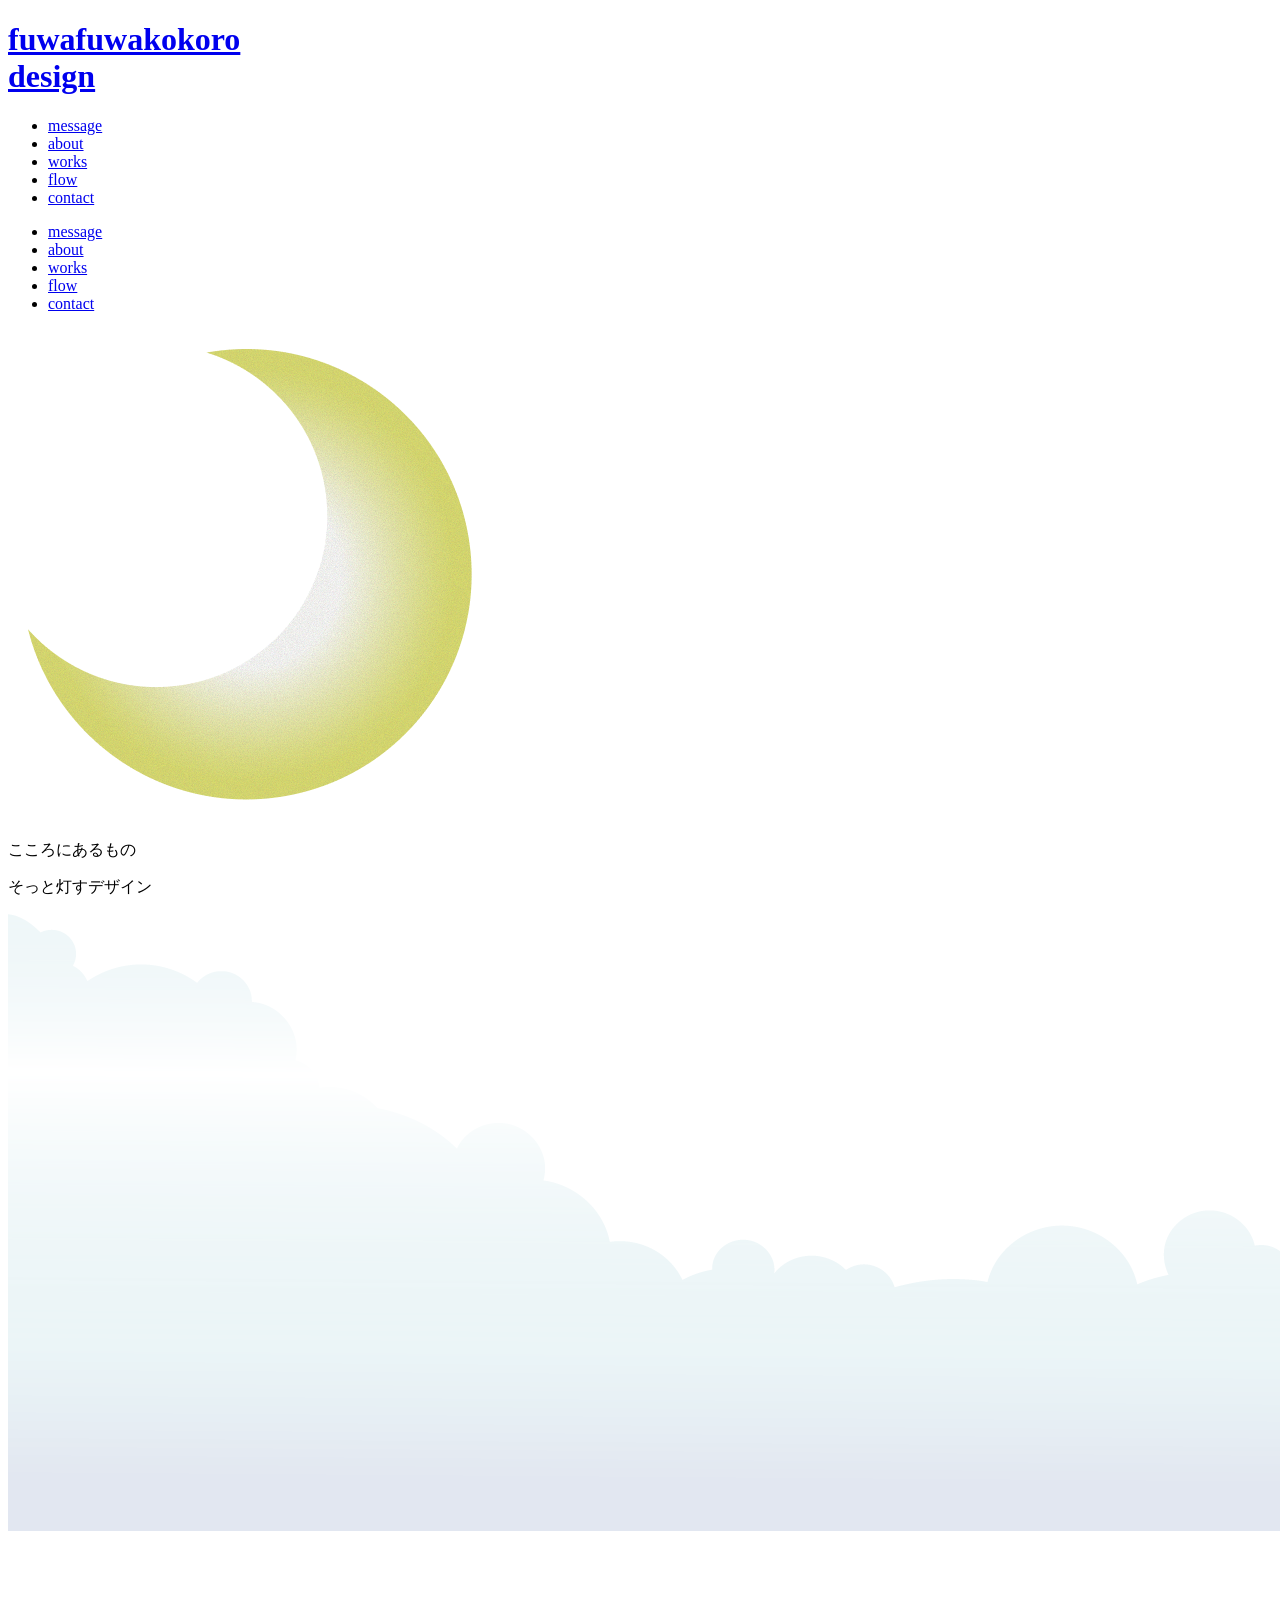
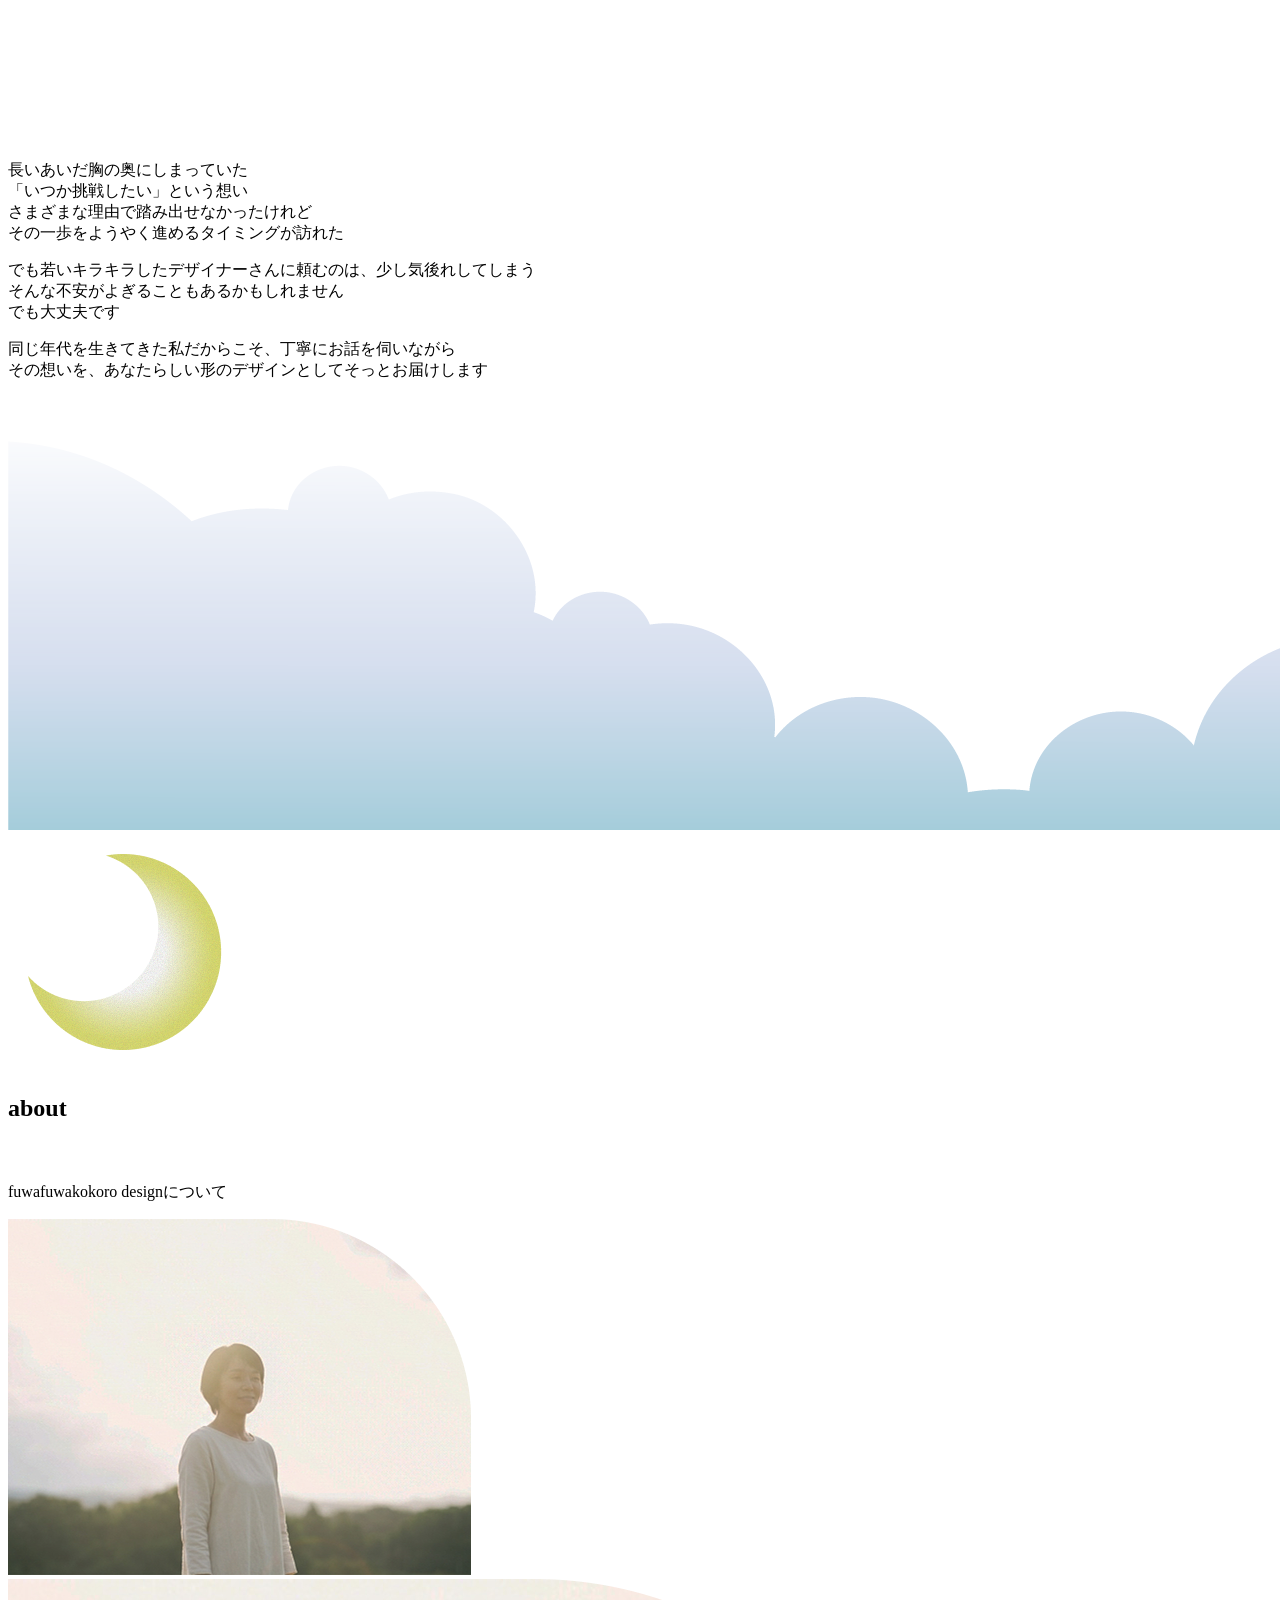
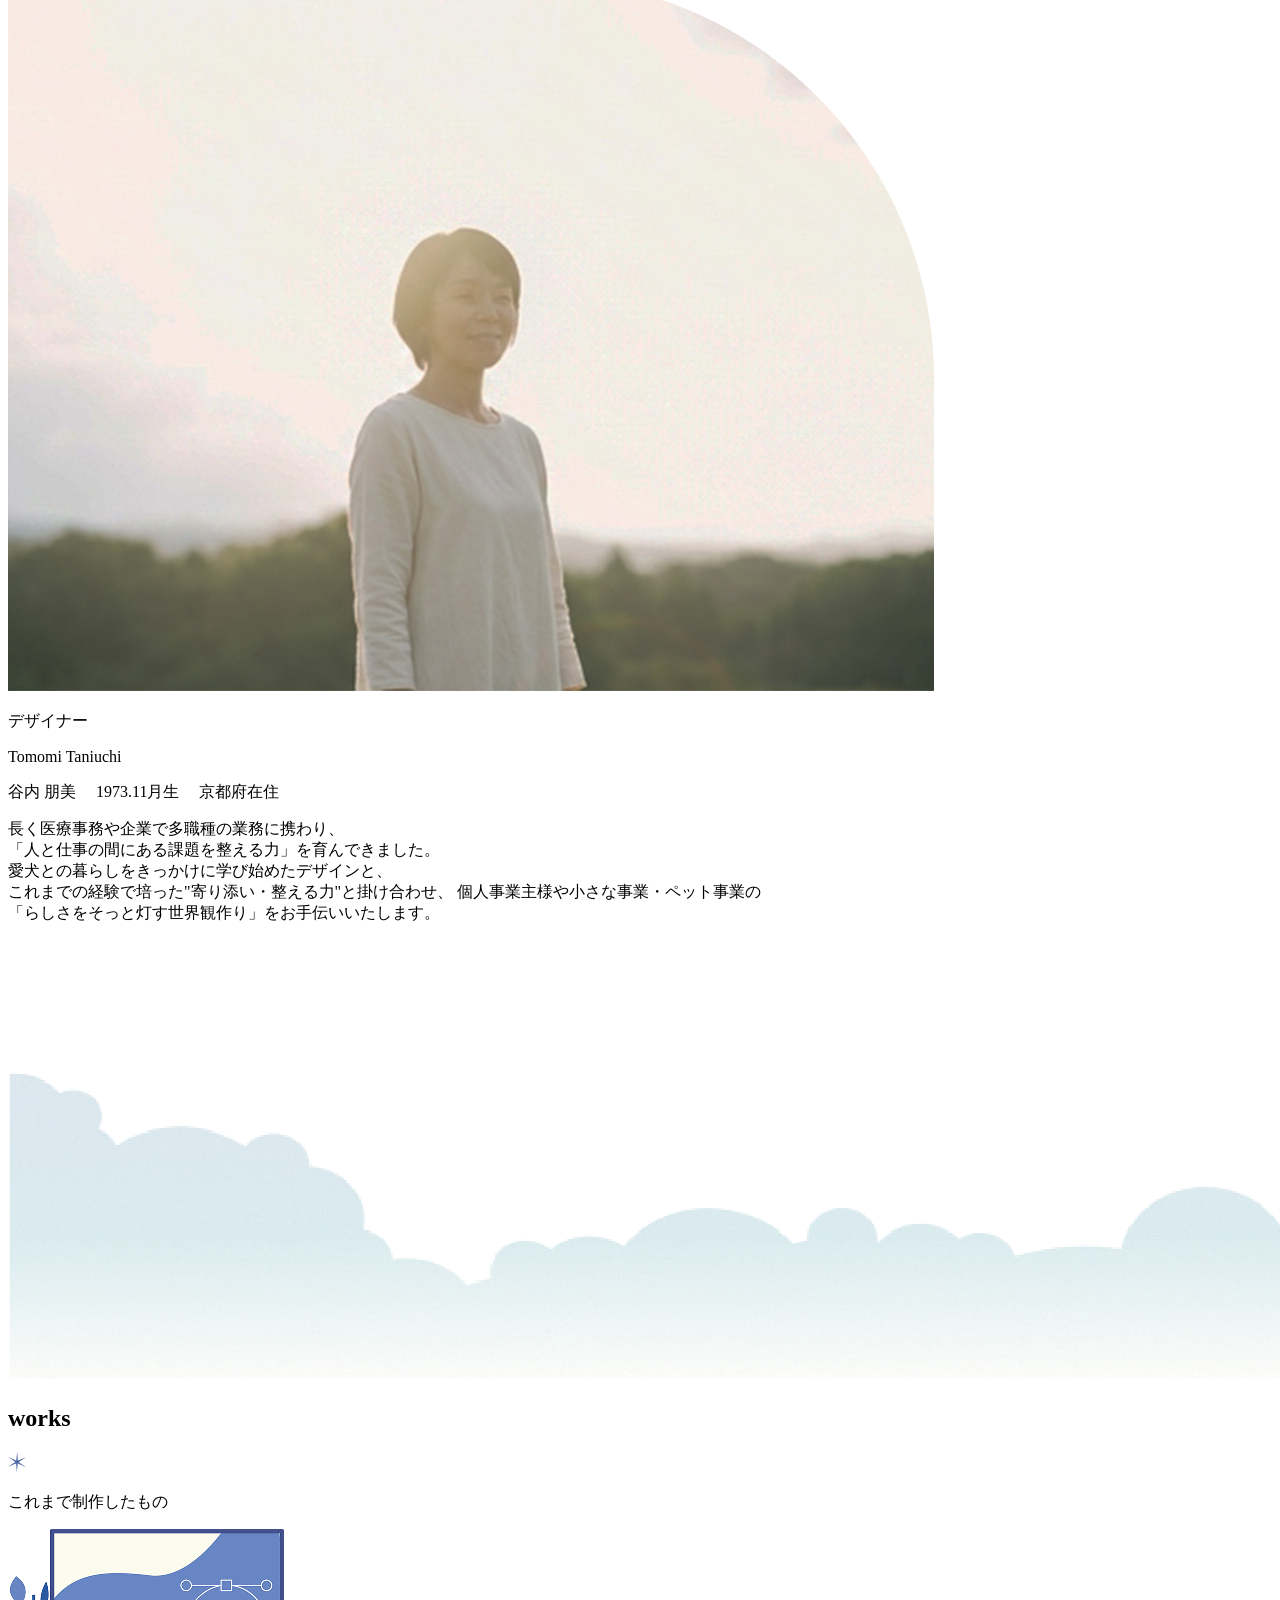
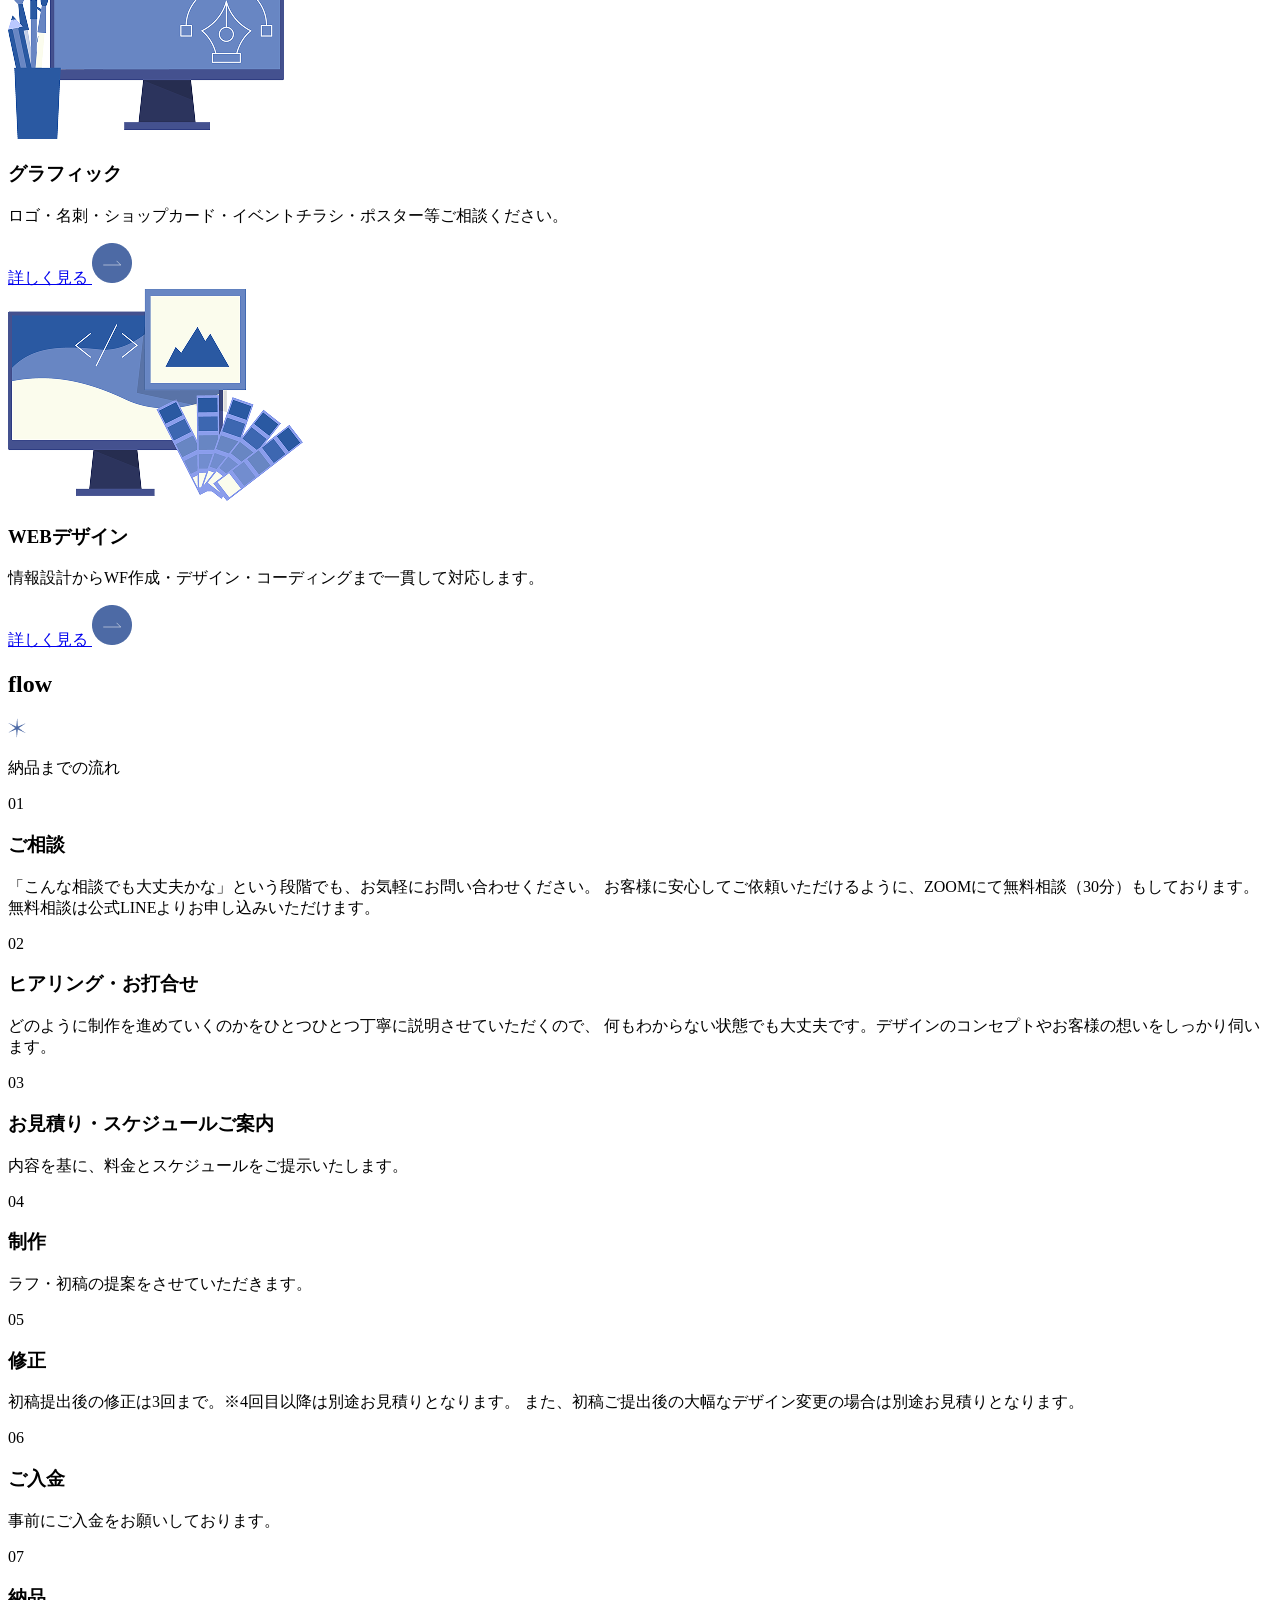
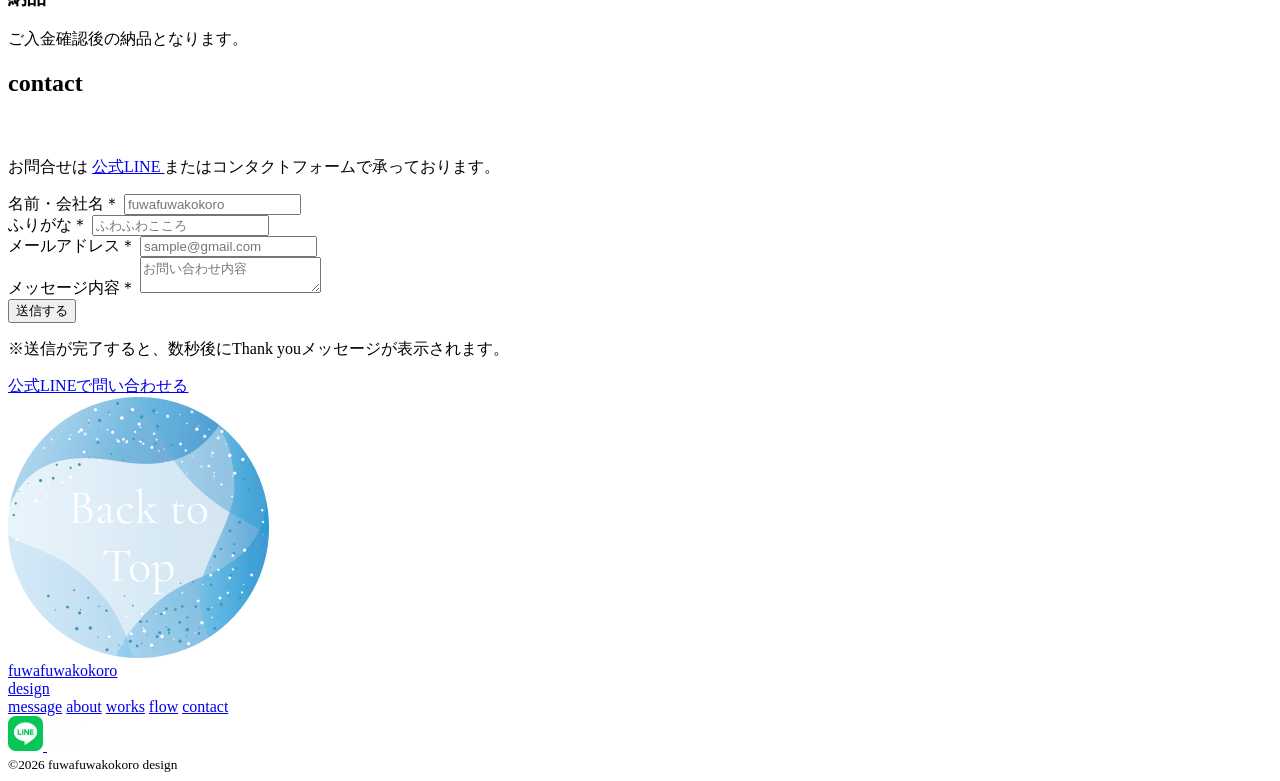
==== commit 95e8030a: "Update index.html" ====
--- a/index.html
+++ b/index.html
@@ -15,8 +15,8 @@
         rel="stylesheet">
 
     <!-- CSSの読み込み -->
-    <link rel="stylesheet" href="CSS/reset.css">
-    <link rel="stylesheet" href="CSS/style.css">
+    <link rel="stylesheet" href="css/reset.css">
+    <link rel="stylesheet" href="css/style.css">
     <link rel="icon" href="./images/favicon.ico">
 
 </head>
@@ -259,7 +259,14 @@
                 <h2 class="title-text">contact</h2>
                 <img src="images/title-star.webp" alt="">
             </div>
-            <p class="sub-title">お問合せは公式LINEまたはコンタクトフォームで承っております。</p>
+            <p class="sub-title">
+                お問合せは
+                <a href="https://lin.ee/VAMANF5" target="_blank" rel="noopener noreferrer" class="line-link">
+                    公式LINE
+                </a>
+                またはコンタクトフォームで承っております。
+            </p>
+
 
 
 
@@ -295,6 +302,9 @@
                 <div class="c-form_submit">
                     <button type="submit">送信する</button>
                 </div>
+                <p class="c-form_notice">
+                    ※送信が完了すると、数秒後にThank youメッセージが表示されます。
+                </p>
             </form>
 
             <div class="contact-btn">
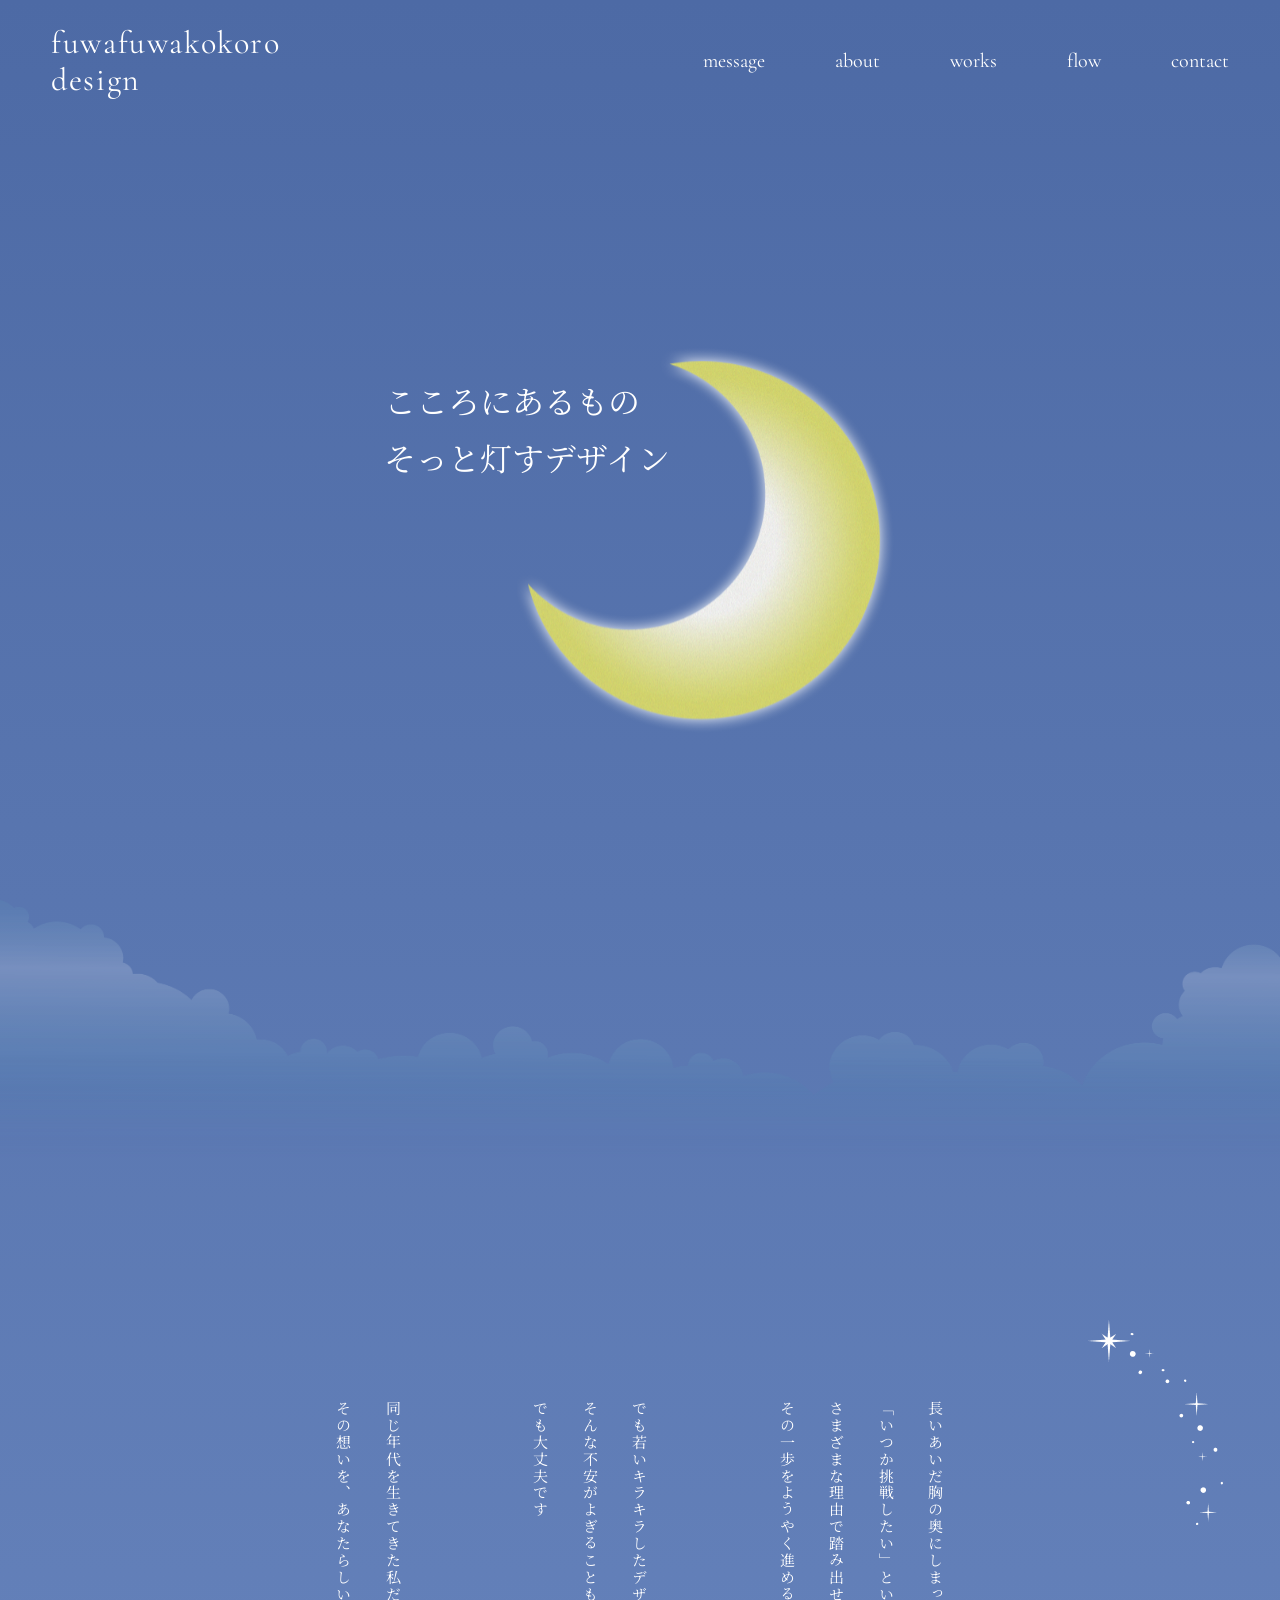
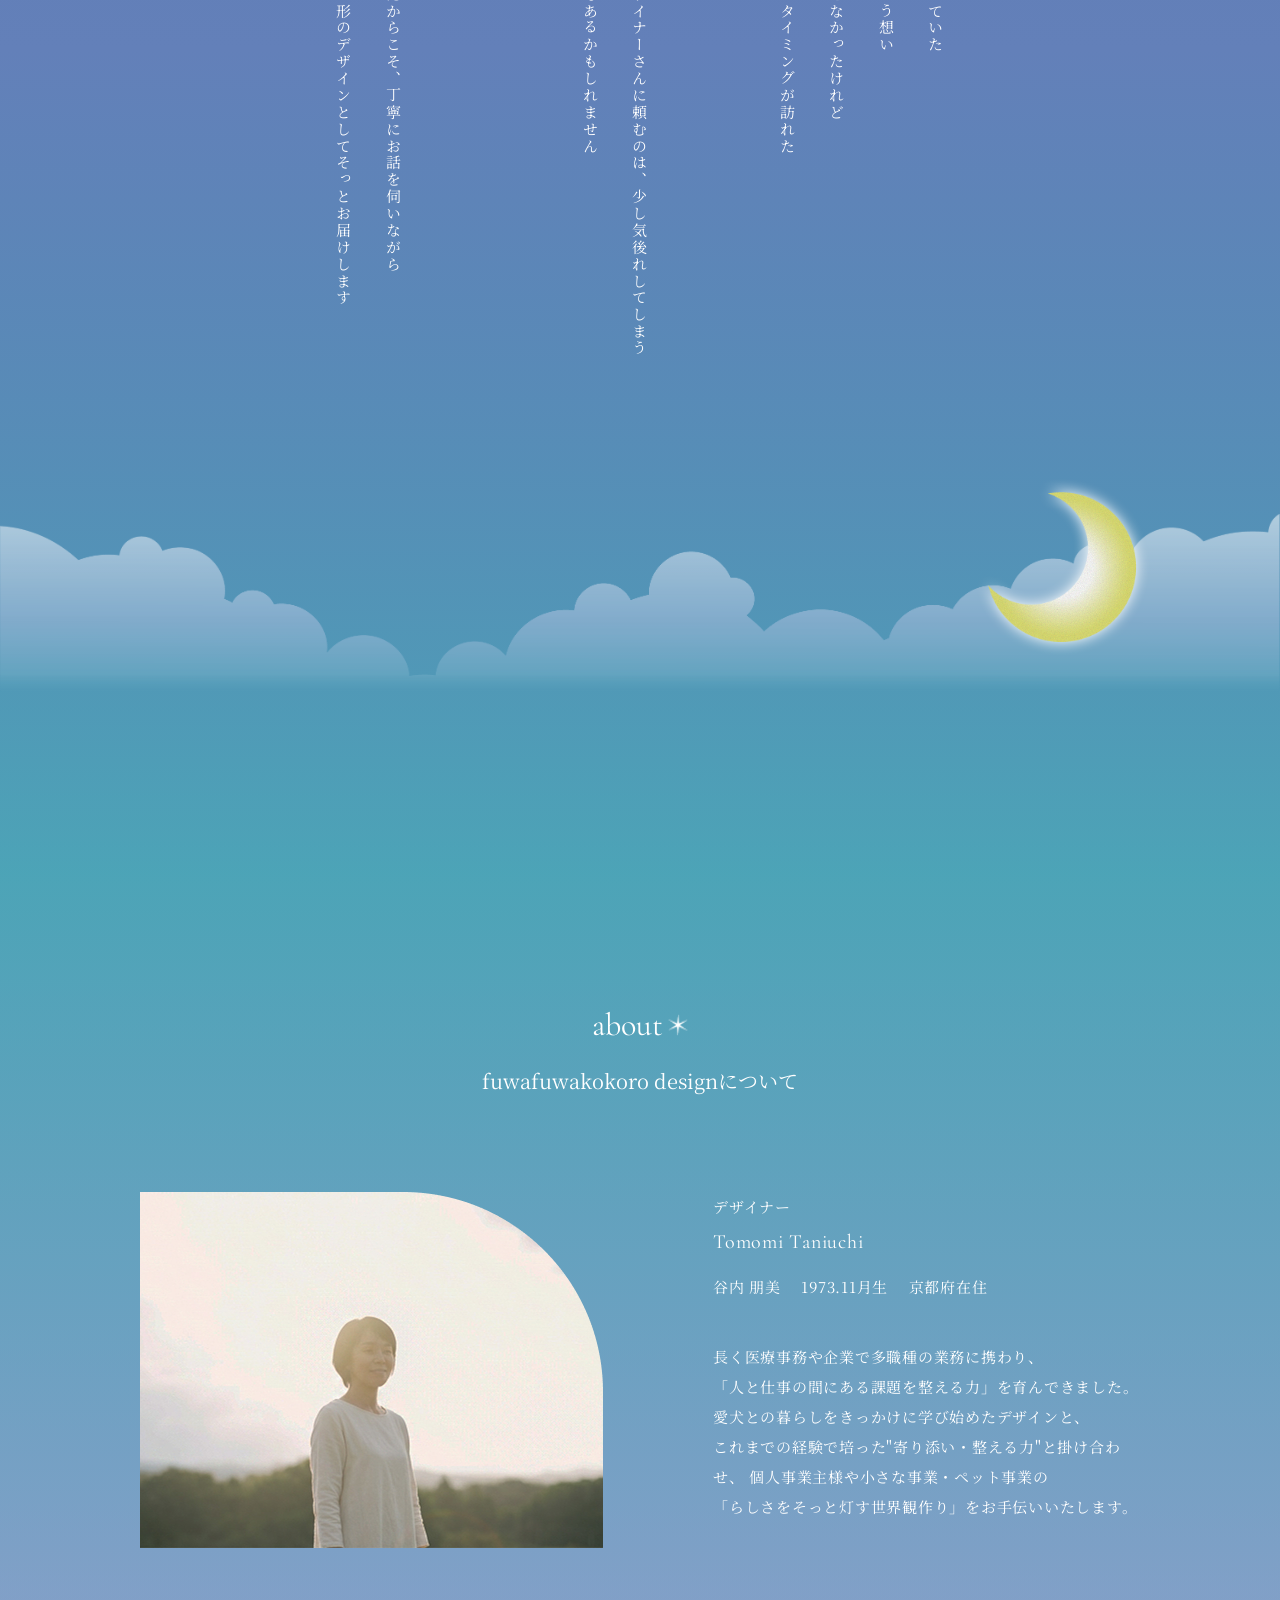
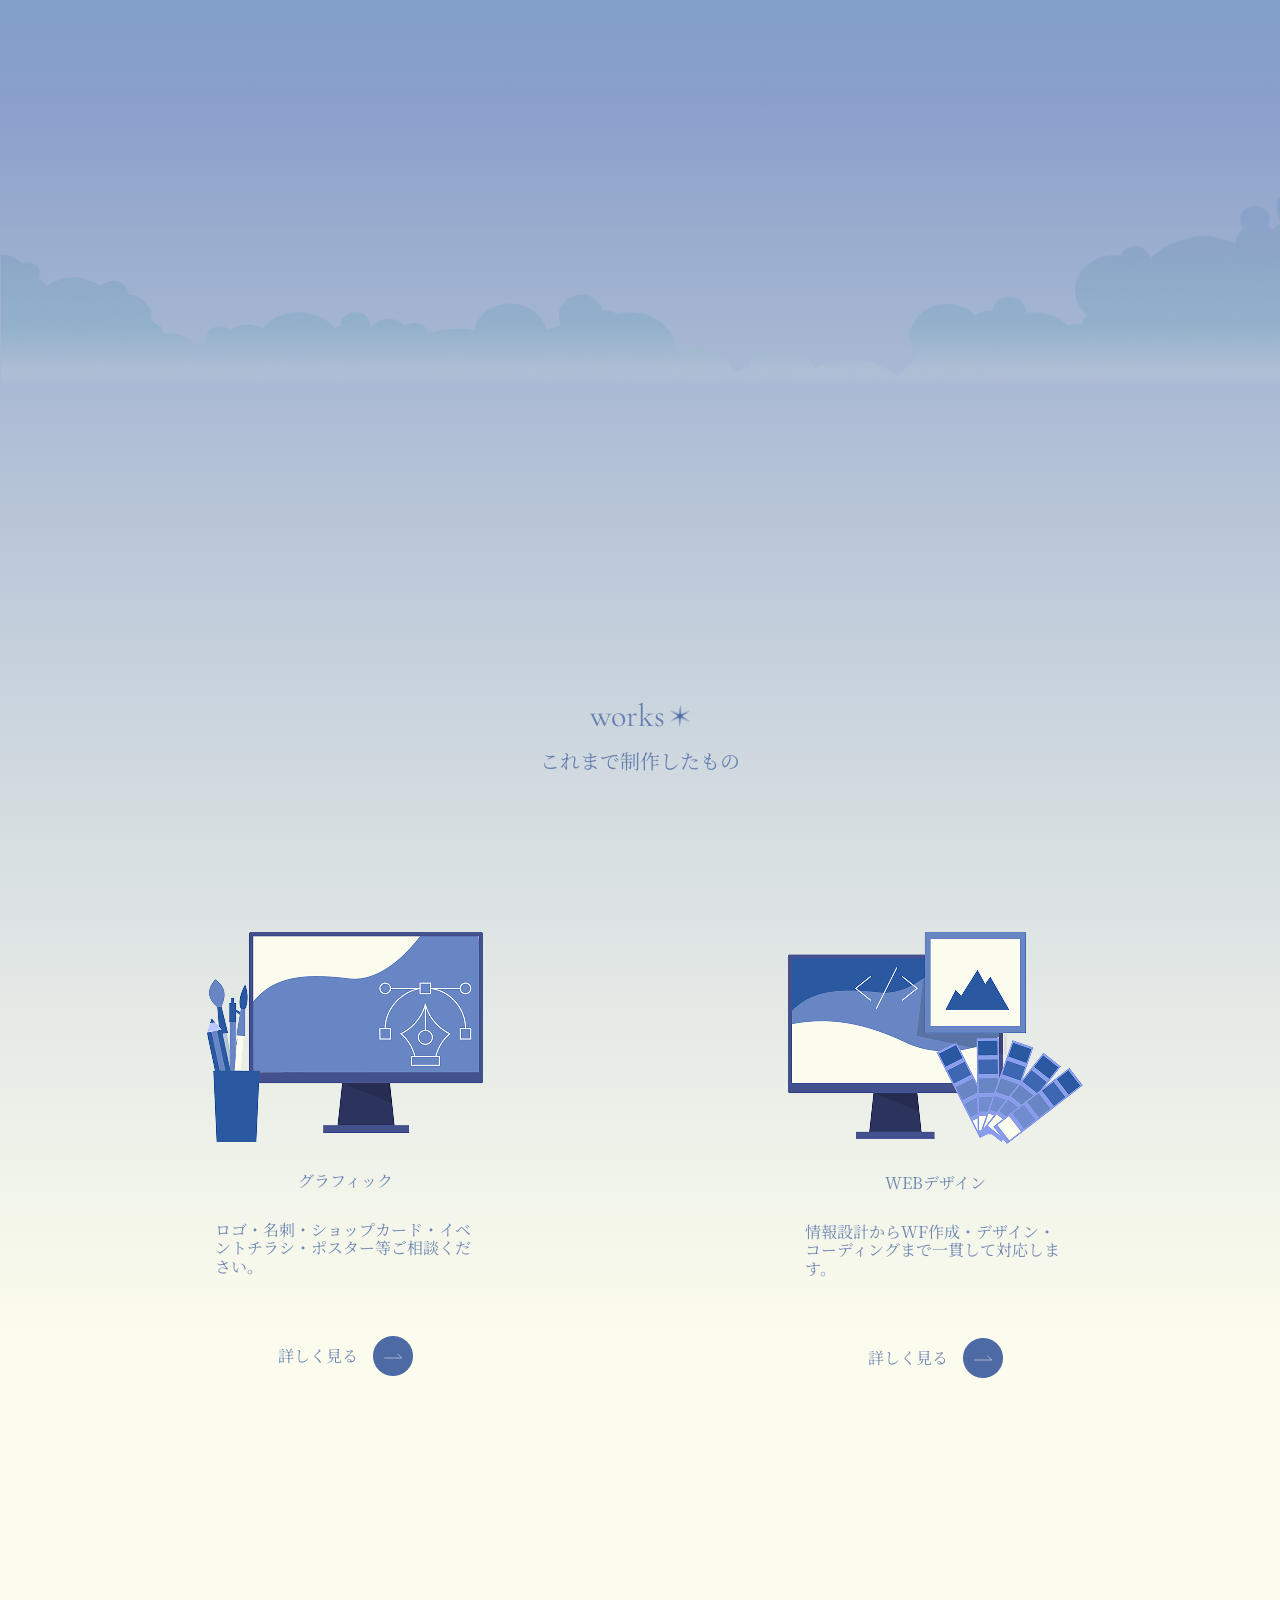
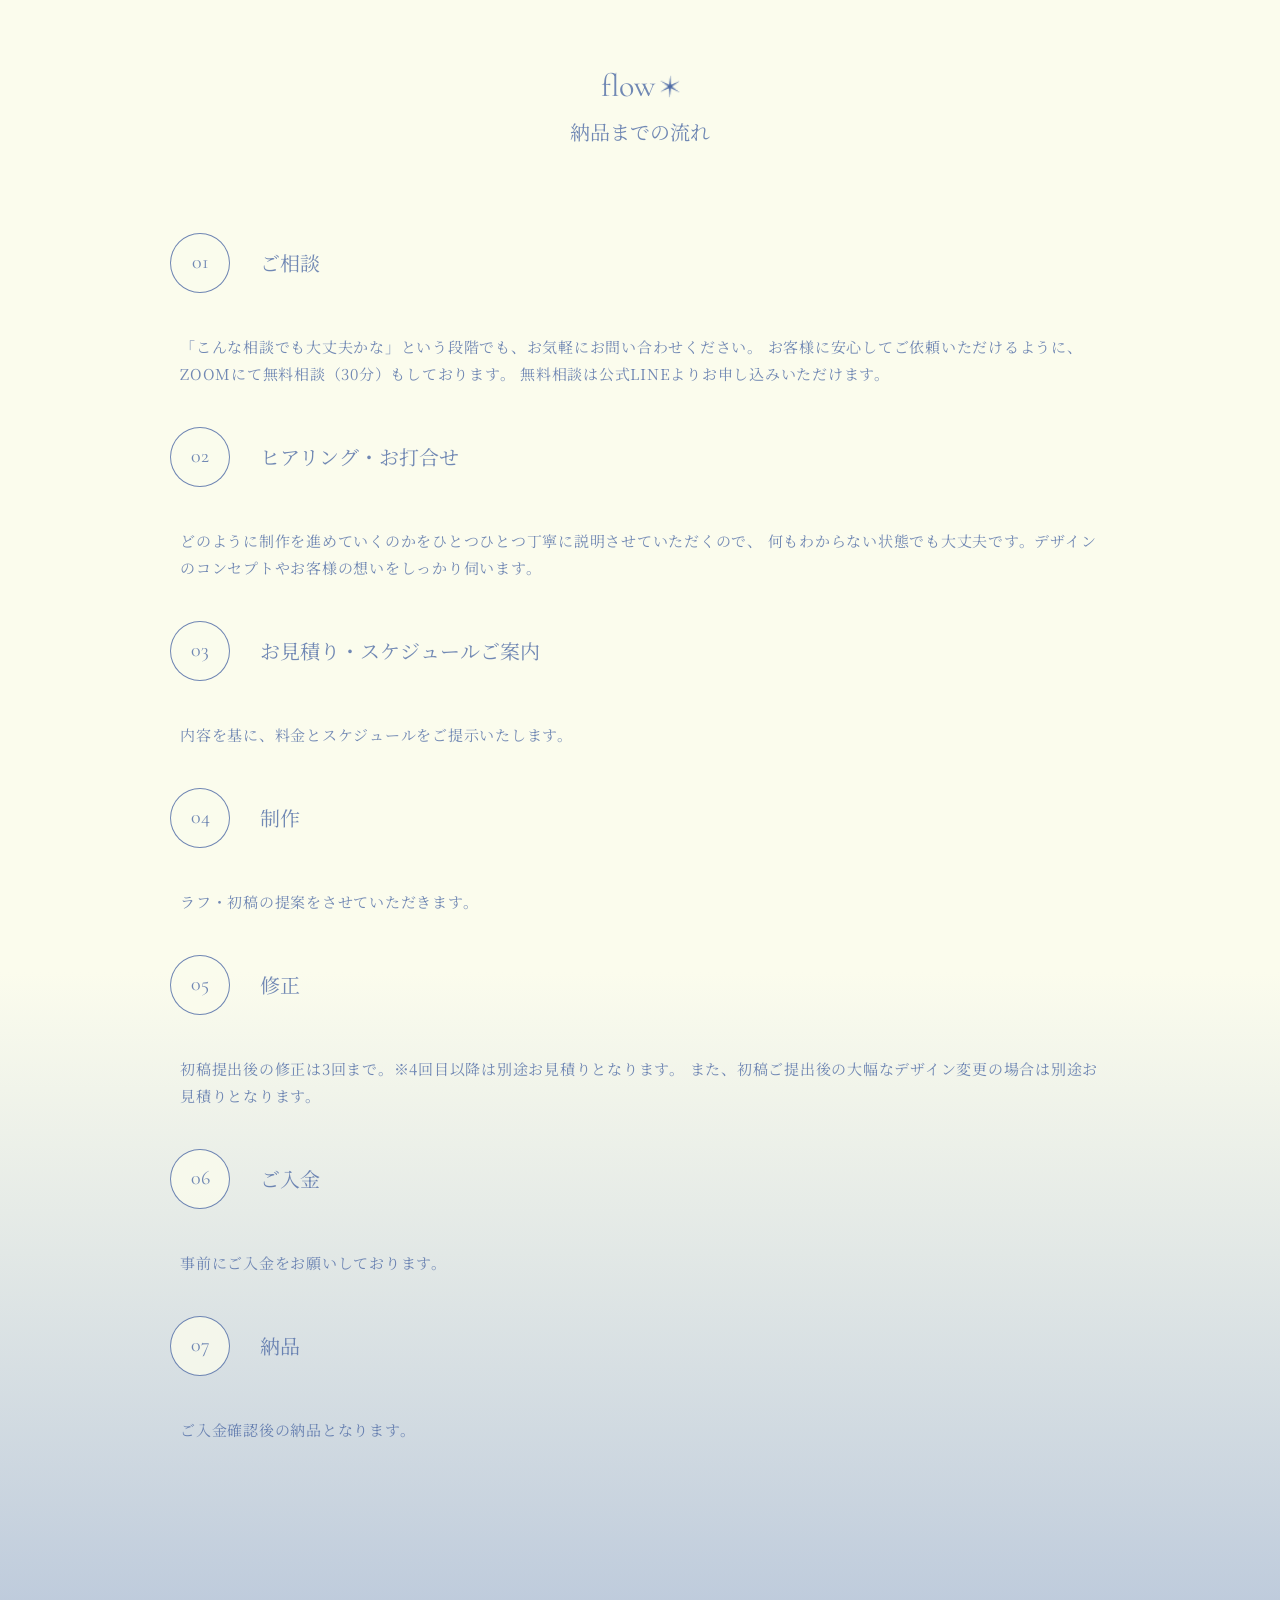
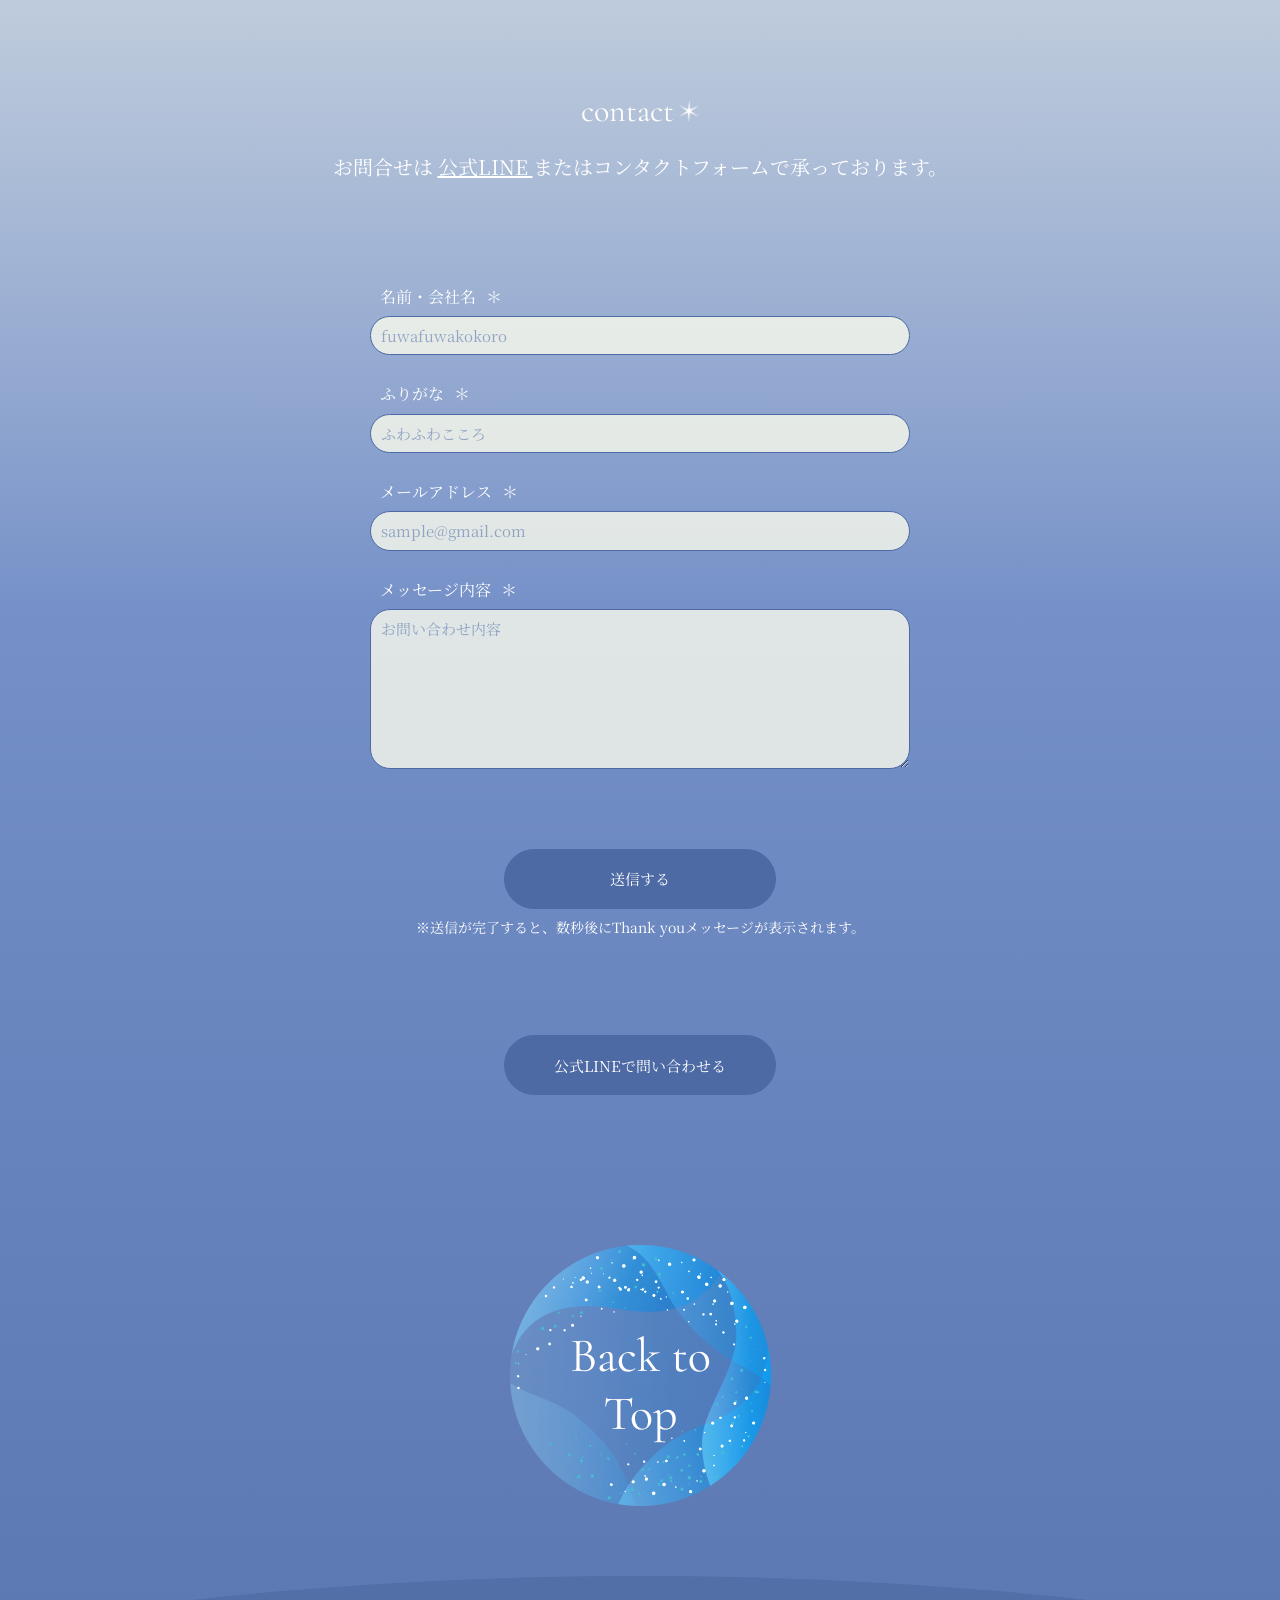
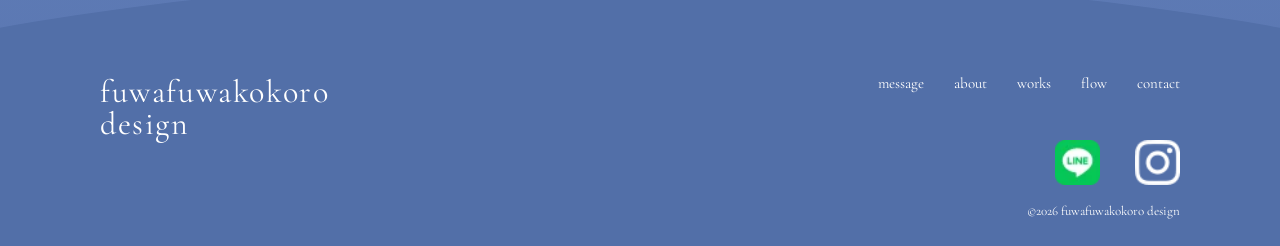
==== commit 66eb758c: "Update index.html" ====
--- a/index.html
+++ b/index.html
@@ -15,8 +15,8 @@
         rel="stylesheet">
 
     <!-- CSSの読み込み -->
-    <link rel="stylesheet" href="css/reset.css">
-    <link rel="stylesheet" href="css/style.css">
+    <link rel="stylesheet" href="CSS/reset.css">
+    <link rel="stylesheet" href="CSS/style.css">
     <link rel="icon" href="./images/favicon.ico">
 
 </head>
--- a/CSS/style.css
+++ b/CSS/style.css
@@ -0,0 +1,1461 @@
+@charset "UTF-8";
+
+/* ==========================================
+   1. 基本設定（全ページ共通）
+========================================== */
+html,
+body {
+    overflow-x: hidden;
+    width: 100%;
+    font-family: "Noto Serif JP", serif;
+    color: #ffffff;
+    position: relative;
+    background-image: linear-gradient(
+        180deg,
+        rgba(77, 106, 165, 1),
+        rgba(99, 128, 185, 1) 20%,
+        rgba(59, 155, 176, 0.7) 30%,
+        rgba(99, 128, 185, 0.5) 40%,
+        rgba(251, 252, 237, 1) 55% 70%,
+        rgba(104, 134, 195, 0.7) 85%,
+        rgba(77, 106, 165, 1) 110%
+    );
+}
+#message,
+#about,
+#works {
+    scroll-margin-top: -300px;
+}
+#flow,
+#contact {
+    scroll-margin-top: 120px;
+    position: relative;
+    margin-top: 250px;
+}
+h2 {
+    font-size: 32px;
+    font-family: "Cormorant Garamond", serif;
+}
+
+/* ==========================================
+   2. 共通パーツ（ヘッダー / フッター / ボタン）
+========================================== */
+
+/* --- ヘッダー --- */
+#header {
+    display: flex;
+    justify-content: space-between;
+    align-items: center;
+    position: fixed;
+    top: 0;
+    width: 100%;
+    padding: 25px 4%;
+    box-sizing: border-box;
+    color: #ffffff;
+    font-family: "Cormorant Garamond", serif;
+    z-index: 9999;
+}
+
+.logo {
+    font-size: 32px;
+    letter-spacing: 0.05em;
+    width: 228px;
+}
+
+.header-nav {
+    margin-left: auto;
+}
+
+.header-nav ul {
+    display: flex;
+    gap: 70px;
+    font-size: 20px;
+}
+
+.header-nav.after-works a,
+.logo.after-works {
+    color: #4d6aa5;
+}
+
+.header-nav.back-white a,
+.logo.back-white p {
+    color: #fff;
+}
+
+.sp-menu,
+.hamburger {
+    display: none;
+}
+
+/* --- コンタクトボタン ＆ 共通ボタンデザイン --- */
+.contact-btn,
+.contact-btn2 {
+    display: flex;
+    margin: 100px auto 150px;
+    justify-content: center;
+    width: 100%;
+}
+
+/* 共通ボタン基本スタイル（aタグ / buttonタグ統一） */
+.contact-btn a,
+.contact-btn2 a,
+.c-form_submit button {
+    display: inline-flex;
+    justify-content: center;
+    align-items: center;
+    box-sizing: border-box;
+    width: 272px;
+    max-width: 100%;
+    height: 60px;
+    padding: 0 20px;
+    border-radius: 100px;
+    font-size: 15px;
+    font-family: "Noto Serif JP", serif;
+    color: #ffffff;
+    border: 1px solid #4d6aa5;
+    background-color: #4d6aa5;
+    text-decoration: none;
+    cursor: pointer;
+    line-height: 1;
+    transition: all 0.3s ease;
+    appearance: none;
+    -webkit-appearance: none;
+}
+
+.contact-btn a:hover,
+.contact-btn2 a:hover,
+.c-form_submit button:hover {
+    background-color: rgba(251, 252, 237, 1);
+    color: #4d6aa5;
+}
+
+/* LINEボタン内の画像調整 */
+.contact-btn a img,
+.contact-btn2 a img {
+    max-height: 100%;
+    width: auto;
+    object-fit: contain;
+}
+.line-link {
+    text-decoration: underline;
+    color: #fff; /* 今の淡い世界観に合う白文字 */
+}
+
+/* --- お問い合わせフォーム --- */
+.c-form {
+    margin: 0 auto;
+    max-width: 600px;
+}
+
+.c-form_item {
+    display: flex;
+    flex-wrap: wrap;
+    justify-content: space-evenly;
+    margin-bottom: 20px;
+}
+.c-form_label,
+.c-form_input {
+    padding: 10px;
+}
+.c-form_label {
+    width: 90%;
+}
+.c-form_input {
+    width: 90%;
+    font-size: 15px;
+    border: solid 1px #4d6aa5;
+    background-color: rgba(251, 252, 237, 0.8);
+    border-radius: 20px;
+    color: #4d6aa5;
+    box-sizing: border-box;
+}
+
+.c-form_input:focus-visible {
+    outline: #4d6aa5 auto 1px;
+}
+.c-form_required {
+    color: #fff;
+    border-radius: 4px;
+    padding: 5px 5px;
+    margin: 0 0 0 5px;
+}
+.c-form_input::placeholder {
+    color: rgba(77, 106, 165, 0.55);
+}
+
+textarea.c-form_input {
+    height: 160px;
+    background-color: rgba(251, 252, 237, 0.8);
+}
+
+.c-form_submit {
+    text-align: center;
+    margin-top: 80px;
+}
+
+.c-form_submit button {
+    margin-top: 0; /* 親要素側でmargin制御 */
+}
+.c-form_notice {
+    font-size: 14px;
+    color: #ffffff;
+    margin-top: 10px;
+    text-align: center;
+}
+
+.to-top {
+    width: 100%;
+    text-align: center;
+    margin-bottom: 70px;
+}
+
+.to-top img {
+    filter: brightness(120%);
+}
+
+/* --- フッター --- */
+.footer {
+    position: relative;
+    height: 270px;
+    background: #526fa8;
+    color: #fff;
+    clip-path: ellipse(85% 100% at 50% 100%);
+}
+
+.footer_inner {
+    position: relative;
+    z-index: 1;
+    width: min(1080px, calc(100% - 80px));
+    height: 100%;
+    margin: 0 auto;
+    padding: 100px 0 30px;
+    display: flex;
+    flex-direction: column;
+}
+
+.footer_logo {
+    font-family: "Cormorant Garamond", serif;
+    font-size: 32px;
+    line-height: 1;
+    letter-spacing: 0.05em;
+    color: #fff;
+}
+
+.footer_nav {
+    position: absolute;
+    top: 100px;
+    right: 0;
+    font-family: "Cormorant Garamond", serif;
+    display: flex;
+    align-items: center;
+    gap: 30px;
+}
+
+.footer_nav a {
+    text-decoration: none;
+    font-family: "Cormorant Garamond", serif;
+    font-size: 15px;
+    line-height: 1;
+}
+
+.footer_bottom {
+    margin-top: auto;
+    display: flex;
+    flex-direction: column;
+    align-items: flex-end;
+    gap: 20px;
+}
+
+.footer_sns {
+    display: flex;
+    align-items: center;
+    gap: 35px;
+}
+
+.footer_sns img {
+    display: block;
+    width: 45px;
+    height: 45px;
+    object-fit: contain;
+}
+
+.footer_bottom small {
+    font-family: "Cormorant Garamond", serif;
+    font-size: 13px;
+    line-height: 1;
+    white-space: nowrap;
+}
+.thanks {
+    background-image: linear-gradient(
+        180deg,
+        rgba(85, 113, 169, 0.8) 40%,
+        rgba(77, 106, 165, 0.8) 68%,
+        rgba(237, 238, 174, 1) 80%
+    );
+    background-repeat: no-repeat;
+    background-size: cover;
+    min-height: 100vh;
+    text-align: center;
+    padding-top: 30px;
+
+    color: #fff;
+}
+.btn-back {
+    text-decoration: none; /* 本来の下線を消す */
+    border-bottom: 1px solid #ffffff; /* 下線を自作する */
+    padding-bottom: 4px;
+}
+body.thanks {
+    position: relative;
+}
+
+.thanks-moon {
+    position: absolute;
+    right: 5%; /* ← もっと右へ */
+    bottom: 20%; /* ← もっと下へ */
+    width: 30vw; /* ← サイズはそのまま */
+    pointer-events: none;
+}
+.thanks h1 {
+    font-size: 32px; /* ← 好きなサイズに変更 */
+
+    margin: 50px 0 20px;
+}
+.thanks p {
+    margin: 50px 20px;
+    line-height: 2;
+}
+
+/* ==========================================
+   3. index.html 専用スタイル (PC表示時)
+========================================== */
+
+#hero {
+    width: 100%;
+    height: 100vh;
+    min-height: 600px;
+}
+
+.main-visual {
+    position: relative;
+    width: 100%;
+    height: 100vh;
+    overflow: hidden;
+}
+
+.fv-moon {
+    position: absolute;
+    width: 30vw;
+    height: auto;
+    top: 60%;
+    left: 55%;
+    z-index: 5;
+    transform: translate(-50%, -50%);
+    opacity: 0;
+    filter: blur(22px);
+    animation: moonFadeIn 1.8s ease-out forwards;
+    animation-delay: 0.4s;
+}
+
+@keyframes moonFadeIn {
+    0% {
+        opacity: 0;
+        filter: blur(25px);
+        transform: translate(-50%, -50%) scale(1.05);
+    }
+    100% {
+        opacity: 1;
+        filter: blur(0);
+        transform: translate(-50%, -50%) scale(1);
+    }
+}
+
+.catch-wrap {
+    position: absolute;
+    top: 42%;
+    left: 30%;
+    z-index: 4;
+    display: flex;
+    flex-direction: column;
+    gap: 12px;
+}
+
+.catch {
+    font-size: 32px;
+    line-height: 1.4;
+    color: #ffffff;
+    white-space: nowrap;
+    overflow: hidden;
+    width: 0;
+    margin: 0;
+}
+
+.line1 {
+    animation: typingLine1 1.2s forwards;
+    animation-delay: 0.3s;
+}
+
+.line2 {
+    animation: typingLine2 1.65s forwards;
+    animation-delay: 1s;
+}
+
+@keyframes typingLine1 {
+    from {
+        width: 0;
+    }
+    to {
+        width: 8em;
+    }
+}
+
+@keyframes typingLine2 {
+    from {
+        width: 0;
+    }
+    to {
+        width: 11em;
+    }
+}
+
+.fv-stars {
+    position: absolute;
+    top: 0;
+    left: 0;
+    width: 100%;
+    height: 100%;
+    overflow: hidden;
+    pointer-events: none;
+    z-index: 1;
+}
+
+.star {
+    position: absolute;
+    display: block;
+    background-color: #fff;
+    border-radius: 50%;
+    box-shadow: 0 0 4px 2px rgba(255, 255, 255, 0.2);
+    opacity: 0;
+    animation: twinkle 5s infinite;
+}
+
+@keyframes twinkle {
+    0% {
+        opacity: 0;
+    }
+    50% {
+        transform: scale(1.1);
+        opacity: 1;
+    }
+    100% {
+        opacity: 0;
+        transform: scale(1);
+    }
+}
+
+.fv-shooting-layer {
+    position: absolute;
+    top: 0;
+    left: 0;
+    width: 100%;
+    height: 100%;
+    pointer-events: none;
+    z-index: 2;
+}
+
+.shooting-star {
+    position: absolute;
+    width: 140px;
+    height: 3px;
+    background: linear-gradient(45deg, #ffffff, rgba(255, 255, 255, 0));
+    filter: drop-shadow(0 0 6px #ffffff);
+    border-radius: 50%;
+    animation: fall 1s linear forwards;
+}
+
+@keyframes fall {
+    0% {
+        transform: translate(0, 0) rotate(var(--rotate));
+        opacity: 1;
+    }
+    100% {
+        transform: translate(var(--moveX), var(--moveY)) rotate(var(--rotate));
+        opacity: 0;
+    }
+}
+
+.cloud-set {
+    position: relative;
+    width: 100%;
+    pointer-events: none;
+    transition: opacity 0.4s ease;
+}
+
+.cloud {
+    width: 100%;
+    height: auto;
+    display: block;
+}
+
+.cloud-space {
+    height: 500px;
+}
+
+.cloud1 {
+    opacity: 0.9;
+    mask-image: linear-gradient(to bottom, black 60%, transparent 100%);
+    -webkit-mask-image: linear-gradient(to bottom, black 60%, transparent 100%);
+}
+
+.cloud2,
+.cloud3 {
+    opacity: 0.9;
+    mask-image: linear-gradient(to bottom, black 60%, transparent 100%);
+    -webkit-mask-image: linear-gradient(to bottom, black 90%, transparent 100%);
+}
+
+.cloud-hidden {
+    opacity: 0;
+    pointer-events: none;
+    transition: opacity 0.4s ease;
+}
+.cloud-set1,
+.cloud-set2,
+.cloud-set3 {
+    position: absolute;
+    width: 100%;
+    left: 0;
+}
+
+.cloud-fixed {
+    position: fixed !important;
+    left: 0;
+    width: 100%;
+    pointer-events: none;
+}
+
+.moon2 {
+    position: absolute;
+    width: 14vw;
+    right: 10%;
+    top: -30px;
+    z-index: 5;
+}
+
+#message,
+#about,
+#works {
+    position: relative;
+    z-index: 10;
+    width: 100%;
+    min-height: 100vh;
+    box-sizing: border-box;
+}
+
+.text-wrap {
+    position: relative;
+    display: flex;
+    flex-direction: row-reverse;
+    justify-content: center;
+    gap: 98px;
+    align-items: flex-start;
+    width: 100%;
+    margin: 0 auto 150px;
+    min-height: 400px;
+    box-sizing: border-box;
+}
+
+.text-block {
+    font-size: 15px;
+    -webkit-writing-mode: vertical-rl;
+    writing-mode: vertical-rl;
+    line-height: 3.3;
+    letter-spacing: 0.125em;
+    flex-shrink: 0;
+}
+
+.message-star {
+    position: absolute;
+    top: -80px;
+    right: 5%;
+    width: 10vw;
+    pointer-events: none;
+}
+
+.title-wrap {
+    display: flex;
+    justify-content: center;
+    align-items: center;
+    gap: 5px;
+    width: 100%;
+    margin: 0 auto 25px;
+}
+
+.title-wrap img,
+.title-wrap-work img,
+.title-wrap-flow img {
+    width: 20px;
+    height: auto;
+}
+
+.sub-title {
+    font-size: 20px;
+    margin: 15px auto 100px;
+    text-align: center;
+}
+.title-wrap-work {
+    color: rgba(77, 106, 165, 0.8);
+    display: flex;
+    justify-content: center;
+    align-items: center;
+    gap: 5px;
+    width: 100%;
+    margin: 0 auto;
+}
+
+.title-wrap-flow {
+    color: rgba(77, 106, 165, 0.8);
+    display: flex;
+    justify-content: center;
+    align-items: center;
+    gap: 5px;
+    width: 100%;
+    margin: 0 auto;
+}
+
+.sub-title2 {
+    font-size: 20px;
+    margin: 15px auto 50px;
+    text-align: center;
+    color: rgba(77, 106, 165, 0.8);
+}
+
+.about-content {
+    max-width: 1000px;
+    margin: 90px auto 250px auto;
+    display: flex;
+    gap: 110px;
+    align-items: flex-start;
+    justify-content: center;
+}
+
+.about-text {
+    max-width: 520px;
+    width: 100%;
+    font-size: 15px;
+    line-height: 2;
+    letter-spacing: 0.05em;
+}
+
+.name-en {
+    font-size: 20px;
+    margin-bottom: 10px;
+    font-family: "Cormorant Garamond", serif;
+}
+
+.name-ja {
+    margin-bottom: 40px;
+    font-size: 15px;
+}
+
+#about .about-photo {
+    flex-shrink: 0;
+}
+
+.about-photo img {
+    display: block;
+    height: auto;
+}
+
+.photo-pc {
+    display: block !important;
+}
+.photo-sp {
+    display: none !important;
+}
+
+.works-grid {
+    max-width: 1000px;
+    margin: 0 auto;
+    display: grid;
+    grid-template-columns: repeat(auto-fit, minmax(300px, 1fr));
+    gap: 180px;
+    align-items: start;
+}
+
+.work-img {
+    margin-top: 70px;
+}
+
+.work-item {
+    padding: 40px 30px;
+    display: flex;
+    flex-direction: column;
+    align-items: center;
+    text-align: left;
+}
+.work-item-title {
+    color: rgba(77, 106, 165, 0.8);
+    margin: 30px;
+}
+
+.work-text,
+.work-text2 {
+    color: rgba(77, 106, 165, 0.8);
+}
+
+.work-text {
+    max-width: 260px;
+}
+
+.more {
+    display: flex;
+    justify-content: center;
+    align-items: center;
+    gap: 15px;
+    width: 100%;
+    margin: 60px auto 0;
+}
+
+.flow-wrap {
+    max-width: 1000px;
+    margin: 0 auto;
+    gap: 180px;
+}
+
+.flow-step {
+    display: flex;
+    align-items: center;
+    gap: 30px;
+    padding: 40px 30px;
+    border-radius: 20px;
+    width: 100%;
+    box-sizing: border-box;
+}
+
+.step-number {
+    width: 60px;
+    height: 60px;
+    border-radius: 50%;
+    background: rgba(251, 252, 237, 0.8);
+    color: rgba(77, 106, 165, 0.8);
+    font-size: 20px;
+    font-family: "Cormorant Garamond", serif;
+    display: flex;
+    justify-content: center;
+    align-items: center;
+    border: 1px solid rgba(77, 106, 165, 0.8);
+    flex-shrink: 0;
+}
+
+.step-title {
+    font-size: 20px;
+    font-family: "Noto Serif JP", serif;
+    color: rgba(77, 106, 165, 0.8);
+}
+
+.step-text {
+    font-size: 15px;
+    line-height: 1.8;
+    letter-spacing: 0.05em;
+    color: rgba(77, 106, 165, 0.8);
+    padding: 0 40px;
+    text-align: left;
+}
+
+/* ==========================================
+   4. all-work.html 専用スタイル
+========================================== */
+.all-work-page {
+    min-height: 100vh;
+    width: 100%;
+    background-image: linear-gradient(
+        0deg,
+        rgba(104, 134, 195, 1) 11%,
+        rgba(251, 252, 237, 1) 34% 71%,
+        rgba(59, 155, 176, 1) 88%,
+        rgba(77, 106, 165, 0.93) 100%
+    );
+    background-size: cover;
+}
+.title-wrap-works {
+    display: flex;
+    justify-content: center;
+    align-items: center;
+    gap: 5px;
+    width: 100%;
+    margin: 250px auto 5px;
+}
+
+.work-title-text {
+    color: #ffffff;
+}
+
+.work-sub-title2 {
+    color: #ffffff;
+    margin: 15px auto 45px;
+    text-align: center;
+}
+
+.works-filter {
+    display: flex;
+    justify-content: center;
+    gap: 50px;
+    margin-bottom: 170px;
+    margin-top: 125px;
+}
+
+.filter-btn {
+    width: 112px;
+    height: 30px;
+    padding: 0;
+    border-radius: 30px;
+    border: 1px solid rgba(77, 106, 165, 1);
+    font-size: 12px;
+    font-family: "Noto Serif JP", serif;
+    background: rgba(251, 252, 237, 1);
+    color: rgba(77, 106, 165, 1);
+    cursor: pointer;
+    transition: 0.3s ease;
+    display: flex;
+    justify-content: center;
+    align-items: center;
+}
+
+.filter-btn:hover {
+    background: rgba(77, 106, 165, 0.25);
+}
+
+.filter-btn.active {
+    background: rgba(77, 106, 165, 1);
+    color: rgba(251, 252, 237, 1);
+}
+
+.graphic-grid {
+    max-width: 1000px;
+    margin: 0 auto;
+    display: grid;
+    grid-template-columns: repeat(auto-fit, minmax(280px, 1fr));
+    column-gap: 70px;
+    row-gap: 155px;
+}
+
+.graphic-card {
+    text-align: left;
+    transition: 0.3s ease;
+}
+
+.graphic-card img {
+    width: 100%;
+    height: auto;
+    display: block;
+    margin-bottom: 20px;
+    transition: 0.3s ease;
+}
+
+.graphic-card:hover img {
+    filter: brightness(0.85);
+}
+
+.graphic-num,
+.graphic-title {
+    font-size: 20px;
+    color: rgba(39, 69, 85, 1);
+    font-family: "Noto Serif JP", serif;
+}
+
+.graphic-num {
+    margin-bottom: 6px;
+}
+
+.graphic-title {
+    font-size: 15px;
+}
+
+.more-btn-wrap {
+    text-align: center;
+    margin-top: 80px;
+    margin-bottom: 120px;
+}
+
+.more-btn {
+    display: inline-block;
+    padding: 12px 40px;
+    border-radius: 30px;
+    color: rgba(77, 106, 165, 1);
+    font-size: 16px;
+    font-family: "Noto Serif JP", serif;
+    border: 1px solid rgba(77, 106, 165, 1);
+    text-decoration: none;
+    transition: 0.3s ease;
+}
+
+.more-btn:hover {
+    background: rgba(77, 106, 165, 1);
+    color: rgba(251, 252, 237, 1);
+}
+
+.hidden-card {
+    display: none;
+    opacity: 0;
+    transition: opacity 0.6s ease;
+}
+
+.hidden-card.show {
+    display: block;
+    opacity: 1;
+}
+
+.modal {
+    display: none;
+    position: fixed;
+    inset: 0;
+    background: rgba(244, 247, 247, 0.75);
+    backdrop-filter: blur(8px);
+    z-index: 9999;
+    overflow-y: auto;
+}
+
+.modal-content {
+    width: 80vw;
+    max-width: 1200px;
+    margin: 0 auto;
+    text-align: center;
+    position: relative;
+}
+
+.modal-close {
+    position: absolute;
+    top: 10px;
+    right: 10px;
+    font-size: 40px;
+    color: #274555;
+    cursor: pointer;
+    z-index: 10000;
+}
+
+#modal-img {
+    width: 100%;
+    height: auto;
+    border-radius: 8px;
+    box-shadow: 0 6px 18px rgba(0, 0, 0, 0.25);
+}
+
+/* ==========================================
+   5. レスポンシブ統合（タブレット・スマホ対応）
+========================================== */
+
+/* --- 中画面（1100px以下） --- */
+@media screen and (max-width: 1100px) {
+    html,
+    body {
+        overflow-x: hidden;
+        width: 100%;
+        font-family: "Noto Serif JP", serif;
+        color: #ffffff;
+        position: relative;
+        background-image: linear-gradient(
+            180deg,
+            rgba(77, 106, 165, 1),
+            rgba(99, 128, 185, 1) 10%,
+            rgba(59, 155, 176, 0.7) 30%,
+            rgba(99, 128, 185, 0.5) 40%,
+            rgba(251, 252, 237, 1) 53% 70%,
+            rgba(104, 134, 195, 0.7) 90%,
+            rgba(77, 106, 165, 1) 110%
+        );
+    }
+    .header-nav {
+        display: none;
+    }
+
+    .logo {
+        width: 244px;
+    }
+
+    .hamburger {
+        display: block;
+        height: 25px;
+        width: 25px;
+        position: absolute;
+        top: 30px;
+        right: 7%;
+        cursor: pointer;
+        z-index: 99999;
+    }
+
+    .hamburger::before,
+    .hamburger::after {
+        content: "";
+        width: 25px;
+        height: 2px;
+        background: #fff;
+        position: absolute;
+        left: 0px;
+        transition: 0.3s;
+    }
+
+    .hamburger::before {
+        top: 35px;
+    }
+    .hamburger::after {
+        bottom: 2px;
+    }
+
+    .hamburger.after-works::before,
+    .hamburger.after-works::after {
+        background: #4d6aa5;
+    }
+
+    .hamburger.back-white::before,
+    .hamburger.back-white::after {
+        background: #ffffff;
+    }
+
+    .open::before {
+        top: 26px;
+        transform: rotate(45deg);
+    }
+
+    .open::after {
+        top: 26px;
+        transform: rotate(135deg);
+    }
+
+    .sp-menu {
+        display: none;
+        position: absolute;
+        top: -30px;
+        left: 0;
+        width: 100%;
+        height: 100vh;
+        background-image: linear-gradient(
+            180deg,
+            rgba(85, 113, 169, 0.8) 40%,
+            rgba(77, 106, 165, 0.8) 68%,
+            rgba(237, 238, 174, 1) 90%
+        );
+    }
+
+    .sp-menu.active {
+        display: block;
+    }
+
+    .sp-menu ul {
+        height: 100%;
+        display: flex;
+        flex-direction: column;
+        justify-content: center;
+        gap: 48px;
+    }
+
+    .sp-menu a {
+        display: block;
+        text-align: center;
+        color: #fff;
+        font-size: 20px;
+    }
+    #message,
+    #about,
+    #works {
+        scroll-margin-top: -200px;
+    }
+    .graphic-grid {
+        padding: 50px;
+    }
+
+    .fv-moon {
+        width: 38vw;
+        top: 60%;
+        left: 55%;
+    }
+
+    .catch-wrap {
+        top: 42%;
+        left: 15%;
+    }
+    .catch {
+        font-size: 32px;
+        line-height: 1.5;
+        top: 50%;
+        width: 0;
+    }
+    .cloud-space {
+        height: 350px;
+    }
+    #about .about-content {
+        flex-direction: column;
+        align-items: center;
+        width: 100%;
+        gap: 40px;
+    }
+
+    .about-photo {
+        width: 65%;
+        margin: 0;
+        padding: 0;
+    }
+
+    .photo-pc {
+        display: none !important;
+    }
+
+    .photo-sp {
+        display: block !important;
+        width: 100%;
+        height: auto;
+        margin: 0;
+        padding: 0;
+    }
+
+    .about-text br {
+        display: none;
+    }
+
+    .sub-title {
+        font-size: 14px;
+    }
+
+    .job-title {
+        font-size: 14px;
+    }
+    .name-ja {
+        font-size: 14px;
+    }
+
+    .about-text {
+        width: 90%;
+        margin: 0 auto;
+        line-height: 1.9;
+        text-align: left;
+    }
+
+    .profile-block {
+        margin-bottom: 1.8em;
+        font-size: 14px;
+    }
+}
+
+/* --- スマホサイズ（768px以下） --- */
+@media screen and (max-width: 768px) {
+    html,
+    body {
+        overflow-x: hidden;
+        width: 100%;
+        font-family: "Noto Serif JP", serif;
+        color: #ffffff;
+        position: relative;
+        background-image: linear-gradient(
+            180deg,
+            rgba(77, 106, 165, 1),
+            rgba(99, 128, 185, 1) 8%,
+            rgba(59, 155, 176, 0.7) 20%,
+            rgba(99, 128, 185, 0.5) 30%,
+            rgba(251, 252, 237, 1) 45% 75%,
+            rgba(104, 134, 195, 0.7) 85%,
+            rgba(77, 106, 165, 1) 110%
+        );
+    }
+    #message,
+    #about,
+    #works {
+        scroll-margin-top: 0px;
+    }
+
+    .fv-moon {
+        width: 50vw;
+        min-width: 200px;
+        top: 65%;
+        left: 60%;
+    }
+
+    .catch-wrap {
+        top: 55%;
+        left: 15%;
+    }
+
+    .catch {
+        font-size: 18px;
+        line-height: 1.5;
+        top: auto;
+        width: auto;
+    }
+
+    #message {
+        min-height: auto;
+        padding-bottom: 0;
+        overflow: hidden;
+    }
+
+    .text-wrap {
+        position: relative;
+        display: flex;
+        flex-direction: column;
+        align-items: flex-start;
+        width: 80%;
+        margin: 150px auto;
+        gap: 30px;
+    }
+
+    .text-block {
+        font-size: 14px;
+        -webkit-writing-mode: horizontal-tb;
+        writing-mode: horizontal-tb;
+        line-height: 2;
+        letter-spacing: 0.15em;
+        text-align: left;
+    }
+
+    .message-star {
+        position: absolute;
+        top: -100px;
+        right: 10px;
+        width: 15%;
+        height: auto;
+        pointer-events: none;
+    }
+    .title-wrap {
+        margin-top: 0;
+    }
+
+    .title-wrap-flow {
+        margin-top: 150px;
+    }
+
+    .cloud-set {
+        transition:
+            transform 1.2s cubic-bezier(0.25, 1, 0.5, 1),
+            opacity 0.8s ease;
+    }
+
+    .cloud-set2 {
+        top: 20px;
+        height: 120px;
+    }
+
+    .cloud-set3 {
+        top: 60px;
+    }
+
+    .cloud {
+        width: 120%;
+        left: -10%;
+    }
+
+    .moon2 {
+        position: absolute;
+        width: 22vw;
+        right: 8%;
+    }
+    .cloud-space {
+        height: 200px;
+    }
+
+    .about-text br {
+        display: none;
+    }
+
+    #about .about-content {
+        flex-direction: column;
+        align-items: flex-start;
+        width: 100%;
+        gap: 40px;
+        margin: 90px 0;
+    }
+
+    #about .about-text {
+        width: 90%;
+        max-width: none;
+        margin: 0 auto;
+        text-align: left;
+        line-height: 2;
+        font-size: 14px;
+    }
+
+    .about-photo {
+        width: 100%;
+        margin: 0;
+        padding: 0;
+    }
+    .job-title,
+    .name-ja {
+        font-size: 14px;
+    }
+
+    .photo-pc {
+        display: none !important;
+    }
+    .photo-sp {
+        display: block !important;
+        width: 95%;
+        margin-left: 0;
+    }
+
+    .work-text,
+    .work-text2 {
+        font-size: 14px;
+    }
+    .step-text {
+        font-size: 14px;
+    }
+    .sub-title {
+        margin: 15px 20px 100px;
+    }
+
+    /* --- スマホ時のボタン調整（全ボタン同一サイズ・余白に調整） --- */
+    .contact-btn,
+    .contact-btn2 {
+        flex-direction: column;
+        gap: 30px;
+        margin: 80px auto 140px;
+        align-items: center;
+    }
+
+    /* スマホ時の全ボタン幅・高さ共通化 */
+    .contact-btn a,
+    .contact-btn2 a,
+    .c-form_submit button {
+        width: 85%;
+        max-width: 280px;
+        height: 54px;
+        font-size: 14px;
+    }
+
+    .c-form {
+        margin-top: 100px;
+        display: block;
+        width: 100%;
+        padding: 30px;
+        box-sizing: border-box;
+    }
+    .c-form_item {
+        display: flex;
+        flex-direction: column;
+        width: 100%;
+        margin-bottom: 30px;
+    }
+    .c-form_label {
+        width: 100%;
+
+        font-size: 14px;
+    }
+    .c-form_input {
+        width: 100%;
+    }
+    .c-form_item input,
+    .c-form_item textarea {
+        width: 100%;
+        box-sizing: border-box;
+    }
+
+    .c-form_submit {
+        display: block;
+        text-align: center;
+        margin-top: 50px;
+    }
+
+    .to-top img {
+        width: 140px;
+    }
+
+    .footer {
+        clip-path: ellipse(100% 100% at 50% 100%);
+    }
+
+    .footer_inner {
+        width: 100%;
+        max-width: 100%;
+        padding: 40px 16px;
+        display: flex;
+        flex-direction: column;
+    }
+
+    .footer_logo {
+        font-size: 20px;
+        margin-top: 100px;
+    }
+
+    .footer_nav {
+        display: none;
+    }
+
+    .footer_sns img {
+        width: 35px;
+        height: 35px;
+        object-fit: contain;
+    }
+
+    .works-btn.all,
+    .filter-btn.all {
+        width: 55px;
+    }
+
+    .works-filter {
+        gap: 5px;
+    }
+    .work-item-title {
+        font-size: 20px;
+    }
+
+    .graphic-grid {
+        display: grid;
+        grid-template-columns: 1fr;
+        justify-items: center;
+        width: 100%;
+        max-width: 100%;
+        padding: 0 50px;
+        box-sizing: border-box;
+        row-gap: 75px;
+    }
+
+    .graphic-card {
+        width: 100%;
+        max-width: 320px;
+        margin: 0 auto;
+        text-align: left;
+    }
+
+    .graphic-card img {
+        width: 100%;
+        height: auto;
+        margin-bottom: 15px;
+    }
+
+    .more-btn-wrap {
+        margin-top: 150px;
+    }
+
+    .graphic-num {
+        font-size: 18px;
+    }
+    .graphic-title {
+        font-size: 14px;
+    }
+    /* thanksページ */
+    .btn-back {
+        border-bottom: 1px solid #ffffff;
+        padding-bottom: 6px;
+        font-size: 14px;
+    }
+
+    .thanks h1 {
+        font-size: 26px;
+        margin: 40px 0 15px;
+        line-height: 1.4;
+    }
+
+    .thanks p {
+        font-size: 15px;
+        line-height: 1.8;
+        margin-bottom: 40px;
+        padding: 0 20px;
+        text-align: start;
+    }
+    .thanks-moon {
+        position: absolute;
+        width: 45vw;
+        right: 2%;
+        bottom: 5%;
+        pointer-events: none;
+    }
+}
